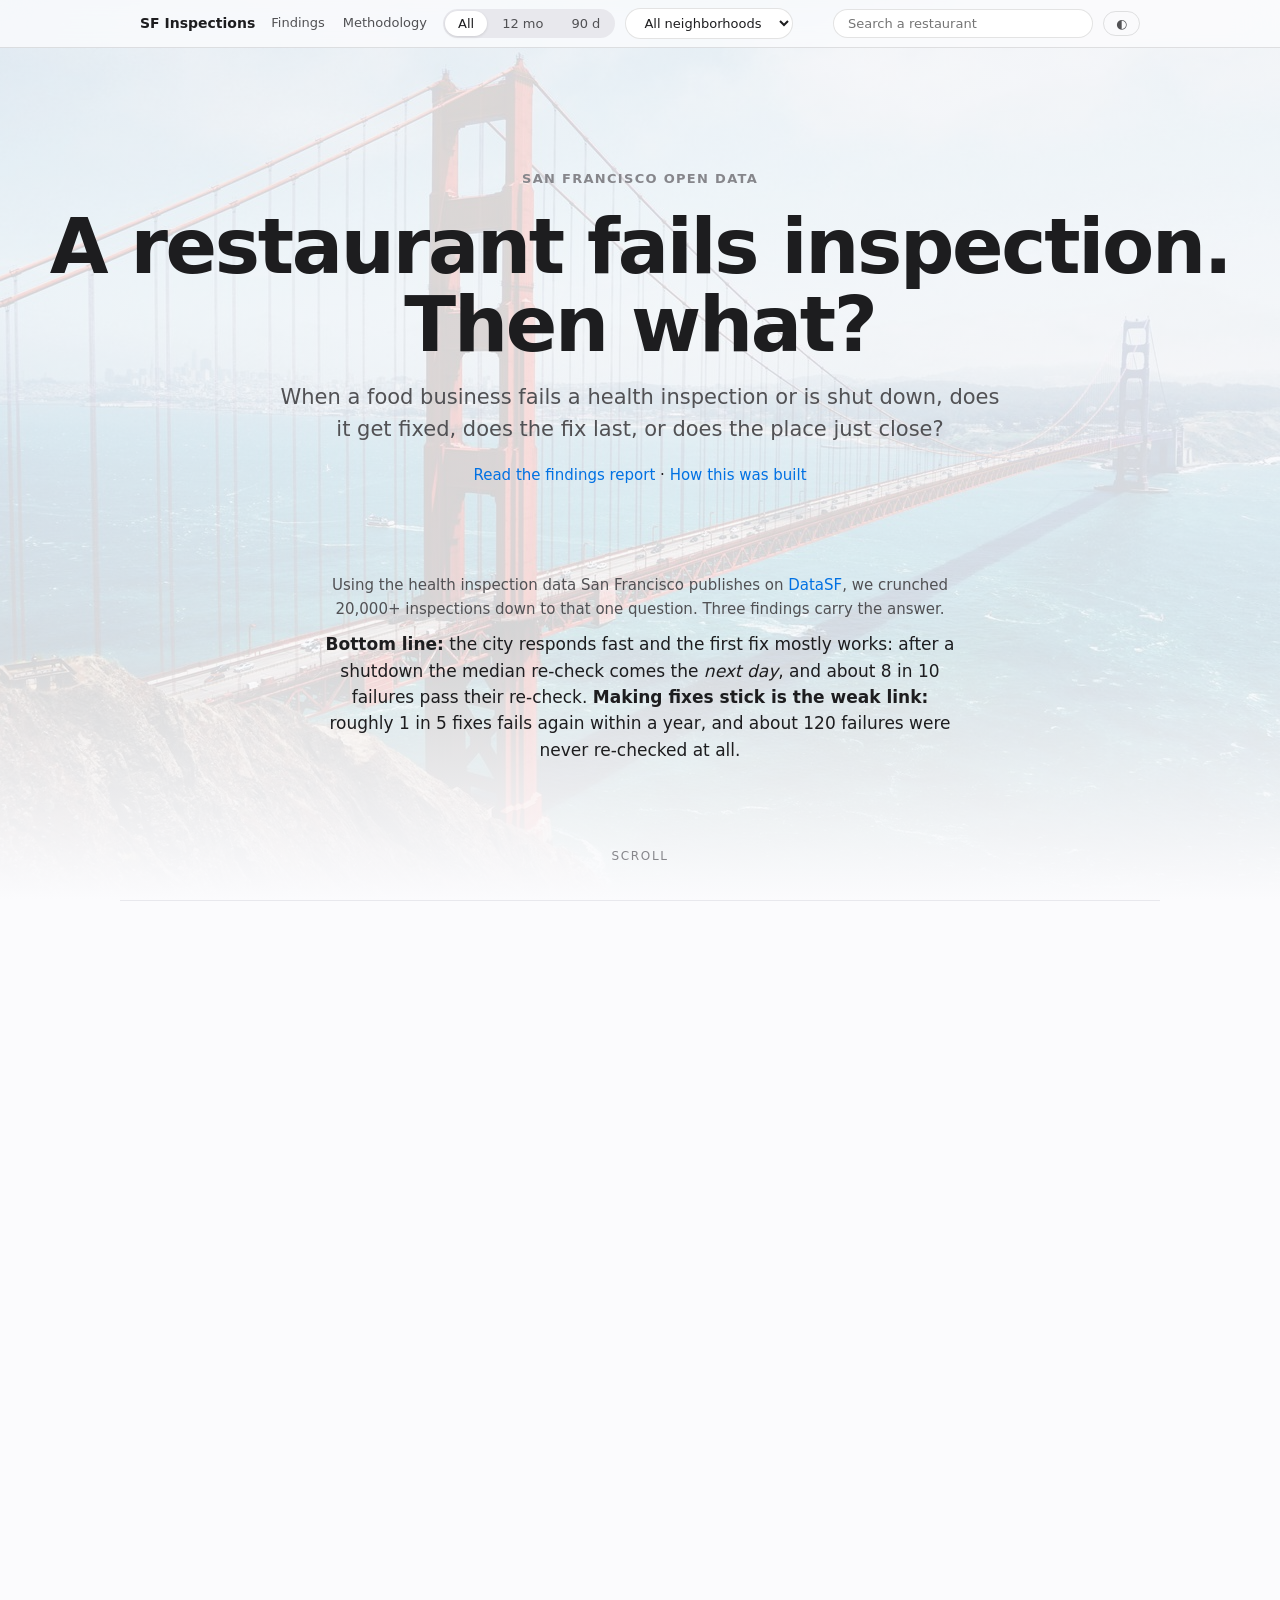
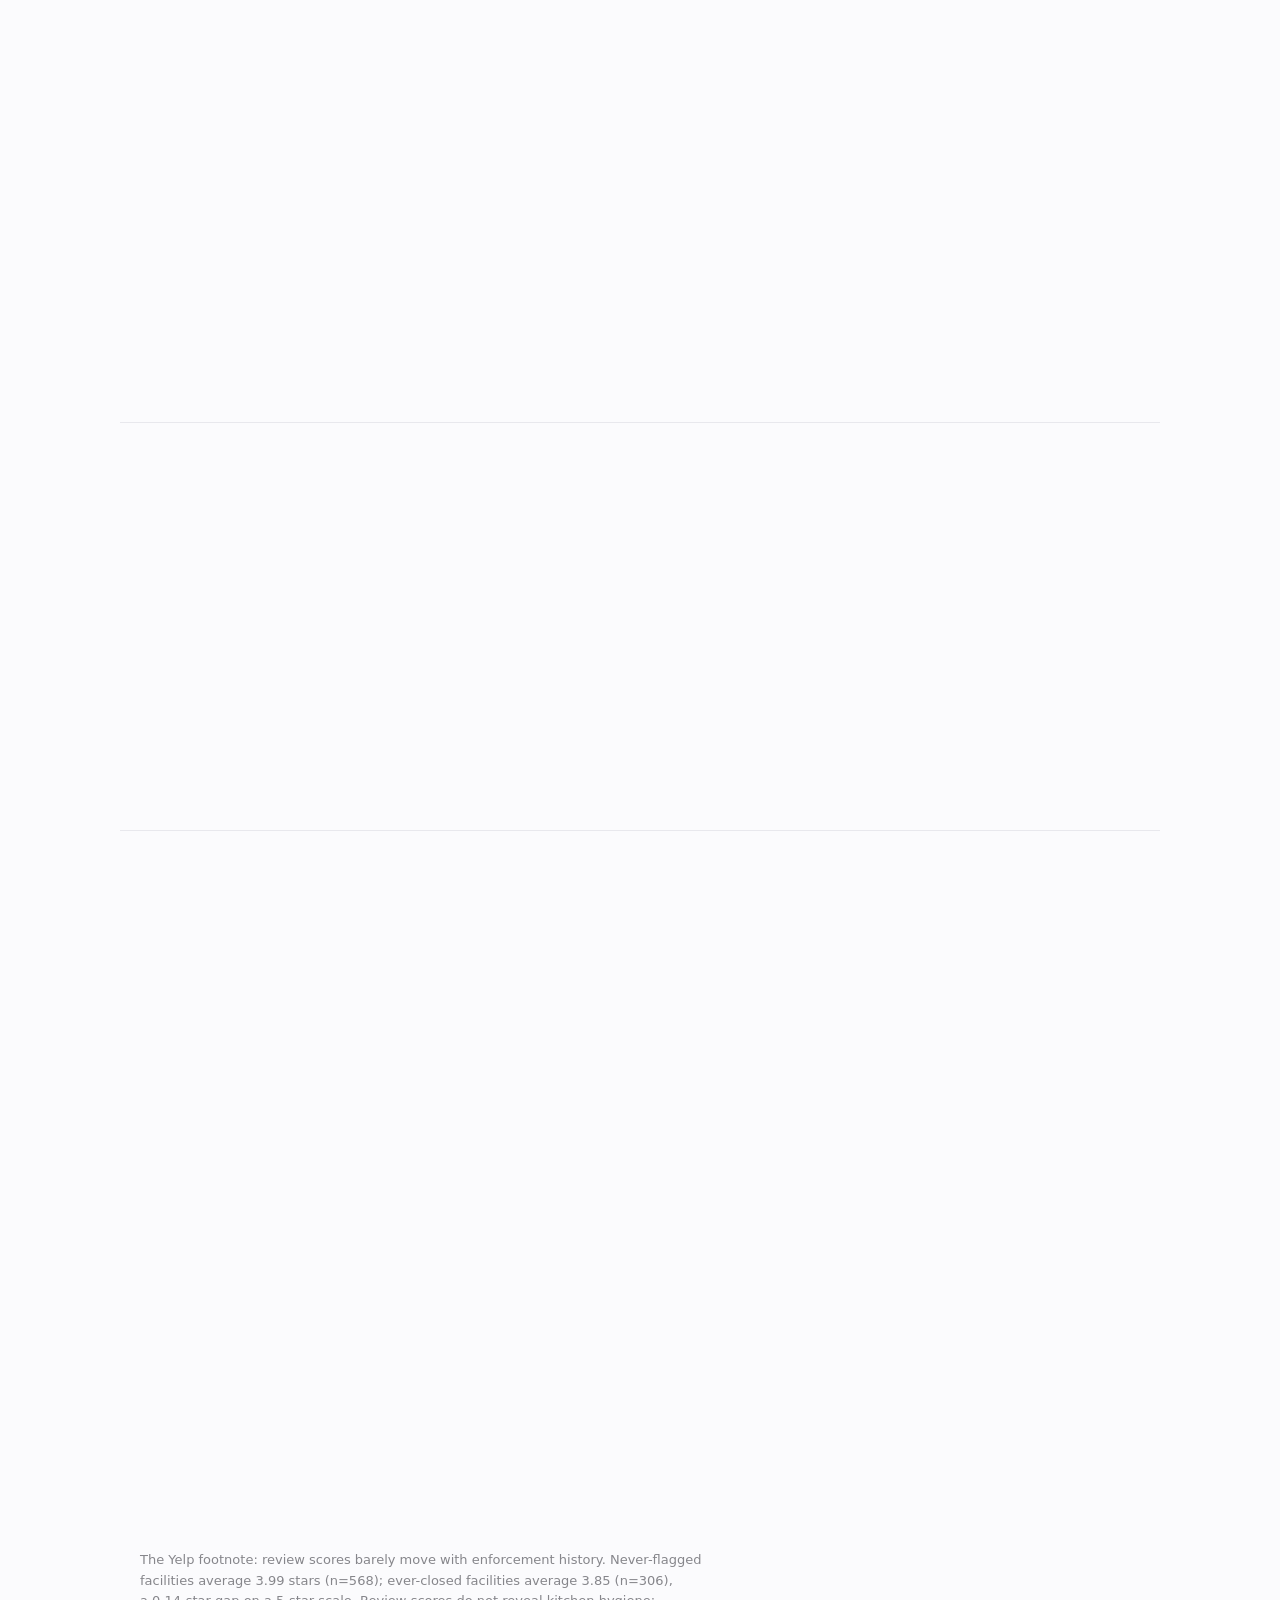
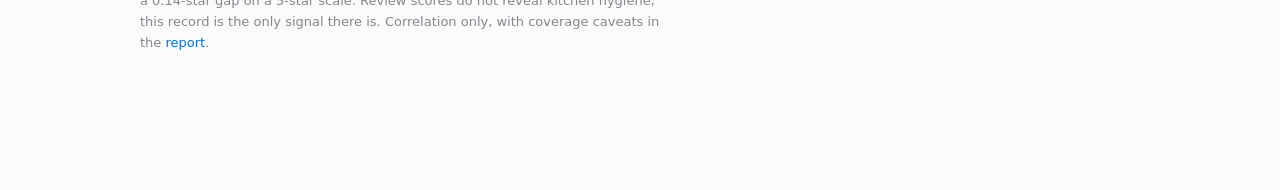
==== site/index.html @ 18231c52 "Hero verdict carries its receipts Bottom line grows from one clause to the full claim with numbers: " ====
<!doctype html>
<html lang="en">
<head>
<meta charset="utf-8">
<meta name="viewport" content="width=device-width, initial-scale=1">
<title>Do Health Inspections Work? San Francisco, 2024-present</title>
<meta name="description" content="San Francisco food facility inspections 2024-present: enforcement response, outcomes, and durability.">
<meta property="og:type" content="website">
<meta property="og:site_name" content="SF Health Inspections">
<meta property="og:title" content="Do San Francisco's health inspections work?">
<meta property="og:description" content="When a food business fails a health inspection, does it get fixed, does the fix last, or does the place just close? 87% of failures re-checked, median 7 days; 1 in 5 fixes fails within a year.">
<meta property="og:url" content="https://sf-inspections.vercel.app/">
<meta property="og:image" content="https://sf-inspections.vercel.app/og.png">
<meta property="og:image:width" content="1200">
<meta property="og:image:height" content="630">
<meta name="twitter:card" content="summary_large_image">
<meta name="twitter:title" content="Do San Francisco's health inspections work?">
<meta name="twitter:description" content="When a food business fails a health inspection, does it get fixed, does the fix last, or does the place just close?">
<meta name="twitter:image" content="https://sf-inspections.vercel.app/og.png">
<link rel="icon" type="image/svg+xml" href="/favicon.svg">
<link rel="stylesheet" href="style.css">
</head>
<body>
<a class="skip" href="#s-record">Skip to content</a>

<header class="topbar">
  <div class="topbar-in">
    <a class="brand" href="#s-hero">SF Inspections</a>
    <nav class="pagenav topbar-pagenav" aria-label="Pages">
      <a href="/report">Findings</a>
      <a href="/methodology">Methodology</a>
    </nav>
    <div class="seg" id="f-period" role="group" aria-label="Period">
      <button type="button" data-value="all" aria-pressed="true">All</button>
      <button type="button" data-value="12m" aria-pressed="false">12 mo</button>
      <button type="button" data-value="90d" aria-pressed="false">90 d</button>
    </div>
    <select id="f-hood" aria-label="Neighborhood"><option value="all" selected>All neighborhoods</option></select>
    <input type="search" id="f-search" placeholder="Search a restaurant" aria-label="Search facilities" autocomplete="off">
    <button id="theme-toggle" class="ghost-btn" aria-label="Toggle color theme">&#9680;</button>
  </div>
</header>

<nav class="dots" id="dots" aria-label="Sections"></nav>

<main>
  <section class="scene hero" id="s-hero" data-nav="Start">
    <p class="kicker">San Francisco open data <span id="window-note"></span></p>
    <h1>A restaurant fails inspection.<br>Then what?</h1>
    <p class="dek">When a food business fails a health inspection or is shut down, does it get fixed, does the fix last, or does the place just close?</p>
    <p class="hero-links"><a href="/report">Read the findings report</a> &middot; <a href="/methodology">How this was built</a></p>
    <div class="kpi-row" id="kpi-row" aria-label="Key figures"></div>
    <div class="hero-glance">
      <p class="hg-lede">Using the health inspection data San Francisco publishes
        on <a href="https://data.sfgov.org">DataSF</a>, we crunched 20,000+
        inspections down to that one question. Three findings carry the answer.</p>
      <p class="hg-verdict"><strong>Bottom line:</strong> the city responds fast
        and the first fix mostly works: after a shutdown the median re-check comes
        the <em>next day</em>, and about 8 in 10 failures pass their re-check.
        <strong>Making fixes stick is the weak link:</strong> roughly 1 in 5 fixes
        fails again within a year, and about 120 failures were never re-checked
        at all.</p>
    </div>
    <p class="scroll-cue" aria-hidden="true">Scroll</p>
  </section>

  <section class="scene" id="s-record" data-nav="The record">
    <div class="scene-head">
      <p class="eyebrow">01 &middot; The record</p>
      <h2>The city never stops checking</h2>
      <p class="lede">Inspection cadence is steady, month after month. Enforcement begins when one of these visits goes wrong: most failures are <span class="w-cp">Conditional Passes</span>; <span class="w-closure">Closure</span> is the rarer, sharper instrument.</p>
      <p class="filter-hint">Every chart on this page re-slices with the time period and neighborhood filters in the top bar.</p>
    </div>
    <div class="placard-row" aria-label="The three placards posted in restaurant windows">
      <figure class="placard-item">
        <div class="placard pass" aria-hidden="true">
          <div class="p-word">Pass</div>
          <div class="p-fields"><span></span><span></span><span></span></div>
        </div>
        <figcaption><strong class="w-pass">Pass</strong>: the routine outcome. Posted at the door until the next visit.</figcaption>
      </figure>
      <figure class="placard-item">
        <div class="placard cp" aria-hidden="true">
          <div class="p-word p-word-long">Conditional Pass</div>
          <div class="p-fields"><span></span><span></span><span></span></div>
        </div>
        <figcaption><strong class="w-cp">Conditional Pass</strong>: high-risk violations found. Stays up until a reinspection clears them.</figcaption>
      </figure>
      <figure class="placard-item">
        <div class="placard closure" aria-hidden="true">
          <div class="p-word">Closed</div>
          <div class="p-fields"><span></span><span></span><span></span></div>
        </div>
        <figcaption><strong class="w-closure">Closed</strong>: an imminent hazard. Doors stay shut until it&rsquo;s fixed.</figcaption>
      </figure>
    </div>
    <figure class="viz" id="card-monthly">
      <figcaption class="viz-cap"><span>Rated inspections per month</span><button class="ghost-btn table-toggle" aria-pressed="false">Table</button></figcaption>
      <div class="legend" id="legend-monthly"></div>
      <div class="chart" id="chart-monthly"></div>
      <p class="tk" id="tk-monthly"></p>
      <div class="table-view" hidden></div>
    </figure>
    <figure class="viz" id="card-failures">
      <figcaption class="viz-cap"><span>Failures per month</span>
        <span class="cap-tools">
          <span class="seg" id="failview" role="group" aria-label="Chart mode">
            <button type="button" data-value="count" aria-pressed="true">Count</button>
            <button type="button" data-value="rate" aria-pressed="false">Rate</button>
          </span>
          <button class="ghost-btn table-toggle" aria-pressed="false">Table</button>
        </span>
      </figcaption>
      <div class="legend" id="legend-failures"></div>
      <div class="chart" id="chart-failures"></div>
      <p class="tk" id="tk-failures"></p>
      <div class="table-view" hidden></div>
    </figure>
    <aside class="factband viz" aria-label="What failures cite">
      <p class="factband-head">What do those failures actually cite? They are pile-ons, not single issues. Share of the 1,126 failures citing each problem:</p>
      <div class="factrow">
        <div class="fact"><span class="fact-num">71%</span><span class="fact-lab">cleaning and sanitizing</span></div>
        <div class="fact"><span class="fact-num">69%</span><span class="fact-lab">vermin</span></div>
        <div class="fact"><span class="fact-num">59%</span><span class="fact-lab">temperature control</span></div>
        <div class="fact"><span class="fact-num">33%</span><span class="fact-lab">food storage</span></div>
      </div>
      <p class="factband-foot">The typical failure spans 4.3 distinct problem categories, and 81% of closures cite
      a vermin infestation. Yet relapse barely varies by category: repeat failure tracks the
      <em>facility</em>, not the violation. Full-record figures, unaffected by the filters above.
      <a href="/report">More in the findings report</a>.</p>
    </aside>
  </section>

  <section class="scene" id="s-funnel" data-nav="After a failure">
    <div class="scene-head">
      <p class="eyebrow">02 &middot; After a failure</p>
      <h2 id="funnel-headline">The system responds fast</h2>
      <p class="lede">Each failure is followed to its next inspection, then the one after. A fix only counts as proven where a later inspection exists; no news means unknown, not fixed.</p>
    </div>
    <p class="pullstat" id="pull-funnel" hidden></p>
    <figure class="viz" id="card-funnel">
      <figcaption class="viz-cap"><span>The enforcement funnel</span><button class="ghost-btn table-toggle" aria-pressed="false">Table</button></figcaption>
      <div class="note howto">
        <p class="howto-t">How to read it</p>
        <p>Every square is one real failure, colored by how its story ended. The left grid
        is every closure, the right every conditional pass, and the colors stack from best
        (top) to worst (bottom):</p>
        <div class="hl">
          <div class="hl-row"><span class="swatch sw-good"></span><span><strong>Fixed, and it stuck.</strong> Passed the re-check, and was still passing at the next inspection after that.</span></div>
          <div class="hl-row"><span class="swatch sw-fade"></span><span><strong>Fixed, awaiting confirmation.</strong> Passed the re-check; no later inspection yet to prove the fix held.</span></div>
          <div class="hl-row"><span class="swatch sw-warn"></span><span><strong>Fixed, then slipped back.</strong> Passed the re-check, but failed again at the inspection after it.</span></div>
          <div class="hl-row"><span class="swatch sw-crit"></span><span><strong>Never fixed.</strong> Failed the re-check itself.</span></div>
          <div class="hl-row"><span class="swatch swatch-hatch"></span><span><strong>Never re-checked.</strong> No follow-up inspection in the record, so the outcome is unknown.</span></div>
        </div>
      </div>
      <div class="chart funnel-pair" id="chart-funnel"></div>
      <p class="tk" id="tk-funnel"></p>
      <div class="table-view" hidden></div>
    </figure>
  </section>

  <section class="scene" id="s-hoods" data-nav="Where it clusters">
    <div class="scene-head">
      <p class="eyebrow">03 &middot; Where it clusters</p>
      <h2>Failure isn&rsquo;t evenly spread</h2>
      <p class="lede">Share of rated inspections ending in <span class="w-cp">Conditional Pass</span> or <span class="w-closure">Closure</span>. Hover the map for numbers; click a neighborhood for its full picture. Neighborhoods with under 100 rated inspections are hatched and quoted only in the table; rates on small samples mislead.</p>
    </div>
    <figure class="viz" id="card-map">
      <figcaption class="viz-cap"><span>SF, mapped and ranked</span></figcaption>
      <div class="map-grid">
        <div id="map-svg"></div>
        <div>
          <p class="map-list-cap">Every rated neighborhood, ranked by failure rate</p>
          <ol class="map-list" id="map-list" aria-label="Neighborhoods ranked by failure rate"></ol>
        </div>
      </div>
      <p class="tk" id="tk-map"></p>
    </figure>
    <figure class="viz" id="card-hoods">
      <figcaption class="viz-cap"><span>Failure rate by neighborhood</span><button class="ghost-btn table-toggle" aria-pressed="false">Table</button></figcaption>
      <div class="chart" id="chart-hoods"></div>
      <p class="tk" id="tk-hoods"></p>
      <div class="table-view" hidden></div>
    </figure>
  </section>

  <section class="scene" id="s-lookup" data-nav="Look it up">
    <div class="scene-head">
      <p class="eyebrow">04 &middot; Receipts</p>
      <h2>Look up any spot</h2>
      <p class="lede">Search any facility by name or address, or browse the list below. The neighborhood filter up top narrows both.</p>
    </div>
    <div class="viz" id="card-lookup">
      <input type="search" id="f-search-scene" class="lookup-search" placeholder="Search a facility by name or address" aria-label="Search facilities" autocomplete="off">
      <div id="facility-detail" class="facility-detail" hidden></div>
      <p class="browse-head muted" id="browse-head"></p>
      <div id="search-results" class="search-results" role="listbox"></div>
    </div>
  </section>

  <section class="scene foot-scene" id="caveats" data-nav="Fine print">
    <div class="scene-head">
      <p class="eyebrow">Before you quote these numbers</p>
      <h2>The fine print</h2>
    </div>
    <details class="collap caveats-collap" open>
      <summary>Caveats</summary>
      <ul class="caveat-list">
        <li>Each inspection counts once: when the city republishes a corrected record, only the latest version is analyzed. Farmers-market master permits (one permit covering many stalls) are excluded from per-facility histories.</li>
        <li>Inspection <em>types</em> are backfilled by DPH with roughly a year&rsquo;s lag, so recent &ldquo;Reinspection&rdquo; labels are incomplete. The funnel uses ratings, which do not lag.</li>
        <li>A failure with no later inspection is an unknown outcome, not a resolved one: registry cross-checks show at least 13 of 150 such facilities closed for good.</li>
        <li>Facilities that have been through enforcement fail their next check at roughly 3&times; the base rate; the data cannot say whether that is enforcement failing or enforcement simply concentrating on trouble-prone facilities.</li>
      </ul>
    </details>
    <details class="collap glossary" id="glossary">
      <summary>Glossary</summary>
      <dl>
        <dt><span class="w-pass">Pass</span></dt>
        <dd>The facility can operate normally. This does <em>not</em> mean zero violations: a facility can pass with several minor ones. The rating depends on how <em>serious</em> the violations are and whether they were corrected, not on a count.</dd>
        <dt><span class="w-cp">Conditional Pass</span></dt>
        <dd>The inspector found serious violations. The facility may keep operating, but under orders to fix the problems, and an inspector comes back to check. Think of it as &ldquo;on notice&rdquo;.</dd>
        <dt><span class="w-closure">Closure</span></dt>
        <dd>The inspector found an immediate health hazard (for example a vermin infestation or no hot water). The facility&rsquo;s permit is suspended and it must shut its doors until the problem is fixed and verified.</dd>
        <dt>Violations count</dt>
        <dd>How many individual problems the inspector recorded on that visit, from minor to major. Severity matters more than the number.</dd>
        <dt>Failure</dt>
        <dd>Our word for an inspection that ended in Conditional Pass or Closure: the visits where enforcement kicked in.</dd>
        <dt>Re-rated</dt>
        <dd>After a failure, the next inspection that assigned a new grade. This is how we know whether the facility responded.</dd>
        <dt>Held at next check</dt>
        <dd>At the <em>next</em> rated inspection after the fix, often months later, the facility was still passing. Our measure of whether the fix lasted.</dd>
        <dt>n=</dt>
        <dd>The number of cases behind a statistic. Every rate on this site shows its n; groups too small to trust show their count instead of a rate.</dd>
      </dl>
    </details>
    <p class="muted yelp-foot">The Yelp footnote: review scores barely move with enforcement history. Never-flagged
    facilities average 3.99 stars (n=568); ever-closed facilities average 3.85 (n=306), a 0.14-star
    gap on a 5-star scale. Review scores do not reveal kitchen hygiene; this record is the only
    signal there is. Correlation only, with coverage caveats in the <a href="/report">report</a>.</p>
    <p class="muted stampline"><a href="/report">Read the findings report</a> &middot; <a href="/methodology">How this was built</a> &middot; <span id="stamp"></span></p>
  </section>
</main>

<div id="tooltip" class="tooltip" hidden></div>
<script src="hoods_geo.js"></script>
<script src="app.js"></script>
</body>
</html>
---- site/style.css ----
/* v3 — scrollytelling, cool & minimal. System type (SF on Apple hardware).
   Status hues colorblind-safe; green/amber/red mean Pass / Conditional Pass /
   Closure only, never decoration. */
:root {
  color-scheme: light;
  --page:#fbfbfd; --surface-1:#ffffff;
  --text-primary:#1d1d1f; --text-secondary:#515154; --muted:#86868b;
  --grid:#e8e8ed; --baseline:#d2d2d7; --border:rgba(29,29,31,0.12);
  --series-1:#0071e3;
  --status-warning:#dd9500; --status-critical:#c53a1a; --status-good:#00795a;
  --ord-1:#b8d8f5; --ord-2:#6cabe8; --ord-3:#0071e3; --ord-4:#00448c;
  --map-1:#b8d8f5; --map-2:#6cabe8; --map-3:#dd9500; --map-4:#c53a1a;
  --map-nodata-bg:#ececf1; --map-nodata-line:#c2c2ca;
  --hero-veil: rgba(251,251,253,0.82);
  --sans: system-ui, -apple-system, "Segoe UI", sans-serif;
}
:root[data-theme="dark"], :root[data-theme="auto-dark"] {
  color-scheme: dark;
  --page:#000000; --surface-1:#161617;
  --text-primary:#f5f5f7; --text-secondary:#b8b8bd; --muted:#86868b;
  --grid:#26262a; --baseline:#424245; --border:rgba(245,245,247,0.16);
  --series-1:#2997ff;
  --status-warning:#ecb54a; --status-critical:#f07a55; --status-good:#2fbb8c;
  --ord-1:#1d3b5c; --ord-2:#1a63a8; --ord-3:#2997ff; --ord-4:#8ecbff;
  --map-1:#1d3b5c; --map-2:#5c96d6; --map-3:#ecb54a; --map-4:#f07a55;
  --map-nodata-bg:#202024; --map-nodata-line:#55555c;
  --hero-veil: rgba(0,0,0,0.66);
}
:root[data-theme="dark"] .chip.pass, :root[data-theme="auto-dark"] .chip.pass,
:root[data-theme="dark"] .chip.closure, :root[data-theme="auto-dark"] .chip.closure { color: #000; }

* { box-sizing: border-box; }
html { scroll-behavior: smooth; }
body { margin: 0; background: var(--page); color: var(--text-primary); font: 16px/1.6 var(--sans); text-rendering: optimizeLegibility; }
a { color: var(--series-1); text-decoration: none; }
a:hover { text-decoration: underline; text-underline-offset: 2px; }
.muted { color: var(--muted); }

.skip { position: absolute; left: -9999px; top: 0; z-index: 40; background: var(--text-primary); color: var(--page); padding: 8px 14px; font-size: 13px; }
.skip:focus { left: 8px; top: 8px; }

/* ---- top bar: brand · filters · search · theme ---- */
.topbar {
  position: fixed; inset: 0 0 auto 0; z-index: 20;
  background: color-mix(in srgb, var(--page) 78%, transparent);
  backdrop-filter: saturate(1.6) blur(18px); -webkit-backdrop-filter: saturate(1.6) blur(18px);
  border-bottom: 1px solid var(--border);
}
.topbar-in { max-width: 1040px; margin: 0 auto; padding: 8px 20px; display: flex; align-items: center; gap: 10px; }
.brand { font-weight: 600; font-size: 14px; color: var(--text-primary); white-space: nowrap; margin-right: 6px; }
.topbar-in input[type="search"] { flex: 1 1 120px; max-width: 260px; margin-left: auto; min-width: 0; }

select, input[type="search"] {
  background: var(--surface-1); color: var(--text-primary);
  border: 1px solid var(--border); border-radius: 999px; padding: 6px 14px;
  font-family: var(--sans); font-size: 13px;
}
input[type="search"]:focus, select:focus { outline: 2px solid var(--series-1); outline-offset: 1px; }

.seg { display: inline-flex; background: var(--grid); border-radius: 999px; padding: 2px; gap: 2px; }
.seg button {
  font-family: var(--sans); font-size: 13px; font-weight: 500; padding: 5px 13px;
  background: none; border: 0; border-radius: 999px; color: var(--text-secondary); cursor: pointer;
}
.seg button[aria-pressed="true"] { background: var(--surface-1); color: var(--text-primary); box-shadow: 0 1px 3px rgba(0,0,0,0.12); }

.ghost-btn {
  background: none; border: 1px solid var(--border); border-radius: 999px;
  color: var(--text-secondary); font-family: var(--sans); font-size: 12.5px;
  padding: 4px 12px; cursor: pointer; white-space: nowrap;
}
.ghost-btn:hover { background: var(--grid); }
.ghost-btn[aria-pressed="true"] { background: var(--text-primary); color: var(--page); border-color: var(--text-primary); }

/* ---- dot nav ---- */
.dots { position: fixed; right: 14px; top: 50%; transform: translateY(-50%); z-index: 15; display: flex; flex-direction: column; gap: 10px; }
.dots a { width: 8px; height: 8px; border-radius: 50%; background: var(--baseline); display: block; transition: background 0.25s, transform 0.25s; }
.dots a.on { background: var(--text-primary); transform: scale(1.4); }
.dots a:hover { background: var(--muted); text-decoration: none; }

/* ---- scenes ---- */
/* scenes size to their content; only the hero commands the full screen,
   so short scenes stop leaving voids of empty page between sections */
.scene {
  display: flex; flex-direction: column;
  max-width: 1040px; margin: 0 auto; padding: 96px 20px 64px;
}
/* a rule between parts reads as a deliberate page break, not a void */
main .scene + .scene { border-top: 1px solid var(--grid); }
.hero { min-height: 100svh; justify-content: center; }
.scene-head { max-width: 640px; margin-bottom: 36px; }
.eyebrow { font-size: 17px; font-weight: 700; letter-spacing: 0.12em; text-transform: uppercase; color: var(--series-1); margin: 0 0 12px; }
h2 { font-size: clamp(30px, 4.5vw, 46px); font-weight: 700; letter-spacing: -0.02em; line-height: 1.06; margin: 0 0 14px; text-wrap: balance; }
.lede { font-size: 17px; line-height: 1.6; color: var(--text-secondary); margin: 0; text-wrap: pretty; }
.filter-hint { font-size: 14px; color: var(--muted); margin: 12px 0 0; }
.filter-hint::before { content: "\2699\FE0E"; margin-right: 7px; color: var(--series-1); }
.w-cp { color: color-mix(in srgb, var(--status-warning) 72%, var(--text-primary)); font-weight: 600; }
.w-closure { color: var(--status-critical); font-weight: 600; }
.w-pass { color: var(--status-good); font-weight: 600; }

/* reveal */
.scene-head, .viz, .kpi-row, .caveat-list, .stampline, .placard-row, .foot-scene details.collap {
  opacity: 0; transform: translateY(26px);
  transition: opacity 0.7s cubic-bezier(0.2,0.6,0.2,1), transform 0.7s cubic-bezier(0.2,0.6,0.2,1);
}
.scene.in .scene-head, .scene.in .viz, .scene.in .kpi-row, .scene.in .caveat-list, .scene.in .stampline, .scene.in .placard-row, .scene.in details.collap { opacity: 1; transform: none; }
.scene.in .viz { transition-delay: 0.12s; }
.scene.in .viz + .viz { transition-delay: 0.24s; }
.scene.in .placard-row .placard-item { opacity: 1; transform: none; }
.placard-row .placard-item { opacity: 0; transform: translateY(18px); transition: opacity 0.6s cubic-bezier(0.2,0.6,0.2,1), transform 0.6s cubic-bezier(0.2,0.6,0.2,1); }
.scene.in .placard-row .placard-item:nth-child(2) { transition-delay: 0.1s; }
.scene.in .placard-row .placard-item:nth-child(3) { transition-delay: 0.2s; }
/* bars grow when scene is in */
svg .grow { transform: scaleY(0); transform-origin: bottom; transform-box: fill-box; transition: transform 0.8s cubic-bezier(0.2,0.6,0.2,1); transition-delay: calc(var(--i, 0) * 14ms); }
svg .grow-x { transform: scaleX(0); transform-origin: left; transform-box: fill-box; transition: transform 0.8s cubic-bezier(0.2,0.6,0.2,1); transition-delay: calc(var(--i, 0) * 40ms); }
.scene.in svg .grow { transform: scaleY(1); }
.scene.in svg .grow-x { transform: scaleX(1); }
svg .fadein { opacity: 0; transition: opacity 0.6s ease 0.55s; }
.scene.in svg .fadein { opacity: 1; }
@media (prefers-reduced-motion: reduce) {
  html { scroll-behavior: auto; }
  .scene-head, .viz, .kpi-row, .caveat-list, .stampline, .placard-row, .placard-row .placard-item, .foot-scene details.collap, svg .grow, svg .grow-x, svg .fadein { transition: none; opacity: 1; transform: none; }
}

/* ---- window placards ---- */
.placard-row { display: grid; grid-template-columns: repeat(3, minmax(0, 1fr)); gap: 28px; max-width: 880px; margin: 0 0 44px; }
.placard-item { margin: 0; }
.placard-item figcaption { font-size: 13px; line-height: 1.5; color: var(--text-secondary); margin-top: 12px; text-wrap: pretty; }
.placard {
  position: relative; aspect-ratio: 17 / 13; border-radius: 5px;
  padding: 9% 8%; display: flex; flex-direction: column; align-items: center; text-align: center;
  color: #fff; box-shadow: 0 1px 2px rgba(0,0,0,0.12), 0 12px 28px -14px rgba(0,0,0,0.35);
  container-type: inline-size;
}
.placard::after { content: ""; position: absolute; inset: 4.5%; border: 1.5px solid currentColor; opacity: 0.6; border-radius: 3px; pointer-events: none; }
.placard.pass { background: var(--status-good); }
.placard.cp { background: var(--status-warning); color: #241a00; }
.placard.closure { background: var(--status-critical); }
.p-word { flex: 1; display: flex; align-items: center; justify-content: center; font-size: 22cqw; font-weight: 800; letter-spacing: 0.01em; text-transform: uppercase; line-height: 0.95; }
.p-word-long { font-size: 12.5cqw; }
/* blank signature lines at the placard foot (labels intentionally omitted) */
.p-fields { width: 82%; display: flex; flex-direction: column; gap: 13%; margin-bottom: 6%; }
.p-fields span { display: block; border-bottom: 1px solid currentColor; opacity: 0.55; padding-top: 8cqw; }
.placard.mini .p-fields { display: none; }
/* the base placard pads in %, which resolves against the PARENT's width;
   inside the wide facility panel that padding swallows the whole 92px card
   and collapses the content box (and cqw fonts) to zero, so the mini uses
   absolute padding and px type instead */
.placard.mini { float: right; width: 92px; margin: 4px 0 10px 16px; padding: 10px 8px; }
.placard.mini .p-word { align-items: center; font-size: 19px; }
.placard.mini .p-word.p-word-long { font-size: 11px; }
.placard.mini .p-date { font-size: 9px; letter-spacing: 0.06em; }
.p-date { font-size: 6cqw; font-weight: 600; letter-spacing: 0.08em; text-transform: uppercase; opacity: 0.85; margin-bottom: 4%; }
@media (max-width: 720px) {
  .placard-row { gap: 12px; }
  .placard-item figcaption { font-size: 12px; margin-top: 8px; }
}

/* ---- hero ---- */
.hero {
  text-align: center; align-items: center; position: relative;
  /* full-bleed SF photo under a theme veil, fading into the page at the bottom */
  max-width: none;
  background-image:
    linear-gradient(to bottom, var(--hero-veil), var(--hero-veil) 72%, var(--page)),
    url("photos/default-all-neighborhood.jpg");
  background-size: cover; background-position: center;
}
.kicker { font-size: 13px; font-weight: 600; letter-spacing: 0.1em; text-transform: uppercase; color: var(--muted); margin: 0 0 18px; }
h1 { font-size: clamp(40px, 7.5vw, 76px); font-weight: 700; letter-spacing: -0.03em; line-height: 1.03; margin: 0 0 18px; text-wrap: balance; }
.dek { font-size: clamp(17px, 2.2vw, 21px); line-height: 1.5; color: var(--text-secondary); margin: 0 auto 18px; max-width: 54ch; text-wrap: pretty; }
.hero-links { font-size: 15px; margin: 0 0 44px; }
.hero-glance { max-width: 62ch; margin: 42px auto 0; }
.hg-lede { font-size: 15px; line-height: 1.6; color: var(--text-secondary); margin: 0 0 10px; text-wrap: pretty; }
.hg-verdict { font-size: 17px; line-height: 1.55; margin: 0; text-wrap: pretty; }
.scroll-cue { position: absolute; bottom: 22px; left: 50%; transform: translateX(-50%); font-size: 12px; letter-spacing: 0.14em; text-transform: uppercase; color: var(--muted); animation: cue 2.2s ease-in-out infinite; }
@keyframes cue { 0%,100% { transform: translate(-50%, 0); opacity: 0.55; } 50% { transform: translate(-50%, 6px); opacity: 1; } }
@media (prefers-reduced-motion: reduce) { .scroll-cue { animation: none; } }

.kpi-row { display: flex; flex-wrap: wrap; justify-content: center; gap: 12px 48px; }
.tile { text-align: center; min-width: 120px; }
.tile .value { font-size: clamp(30px, 4vw, 44px); font-weight: 700; letter-spacing: -0.02em; line-height: 1.15; font-variant-numeric: tabular-nums; }
.tile .label { font-size: 12px; font-weight: 600; letter-spacing: 0.08em; text-transform: uppercase; color: var(--muted); }
.tile .hint { font-size: 11.5px; color: var(--muted); max-width: 20ch; margin: 2px auto 0; text-wrap: pretty; }

/* ---- viz blocks ---- */
.viz { margin: 0 0 34px; min-width: 0; }
.viz:last-child { margin-bottom: 0; }
.viz-cap { display: flex; justify-content: space-between; align-items: baseline; gap: 12px; margin-bottom: 10px; font-size: 14px; font-weight: 600; color: var(--text-secondary); }
.chart { width: 100%; overflow: visible; }
.chart svg { display: block; }
.funnel-pair { display: grid; grid-template-columns: 1fr 1fr; gap: 40px; }
@media (max-width: 760px) { .funnel-pair { grid-template-columns: 1fr; gap: 20px; } }

.cap-tools { display: inline-flex; align-items: center; gap: 10px; }

/* chart note under the caption */
.note { font-size: 14.5px; line-height: 1.55; color: var(--text-secondary); max-width: 68ch; margin: 0 0 14px; text-wrap: pretty; }

/* chapter pull-stat: number left, explanation right */
.pullstat { margin: 0 0 26px; line-height: 1.3; display: flex; align-items: center; gap: 28px; flex-wrap: wrap; }
.pullstat .big { display: block; font-size: clamp(44px, 6vw, 60px); font-weight: 700; line-height: 1; letter-spacing: -0.02em; color: var(--series-1); font-variant-numeric: tabular-nums; }
.pull-text { flex: 1 1 300px; min-width: 260px; max-width: 60ch; }
.pull-text .rest { display: block; font-size: 17px; color: var(--text-primary); }
.pull-plain { display: block; margin-top: 8px; font-size: 14px; line-height: 1.5; color: var(--text-secondary); }

/* how-to-read walkthrough for the waffle */
.howto { max-width: 72ch; }
.howto-t { font-size: 12px; font-weight: 700; letter-spacing: 0.08em; text-transform: uppercase; color: var(--muted); margin: 0 0 6px; }
.howto p { margin: 0 0 10px; }
.hl { display: flex; flex-direction: column; gap: 6px; margin: 0 0 4px; }
.hl-row { display: flex; align-items: baseline; gap: 8px; }
.hl-row .swatch { width: 11px; height: 11px; border-radius: 3.5px; display: inline-block; flex: none; transform: translateY(1px); }
.hl-row strong { color: var(--text-primary); }
.sw-good { background: var(--status-good); }
.sw-fade { background: color-mix(in srgb, var(--status-good) 55%, var(--page)); }
.sw-warn { background: var(--status-warning); }
.sw-crit { background: var(--status-critical); }

/* waffle funnel */
.waffle-title { font-size: 13px; margin: 0 0 8px; color: var(--text-secondary); font-weight: 600; }
.waffle-legend { display: flex; flex-wrap: wrap; gap: 6px 16px; margin-top: 10px; font-size: 13.5px; color: var(--text-secondary); }
.waffle-legend .key { display: inline-flex; align-items: center; gap: 6px; }
.waffle-legend .swatch { width: 11px; height: 11px; border-radius: 3.5px; display: inline-block; }
.swatch-hatch {
  background: repeating-linear-gradient(45deg, var(--map-nodata-bg),
    var(--map-nodata-bg) 2px, var(--map-nodata-line) 2px, var(--map-nodata-line) 3px);
}

.yelp-foot { font-size: 13px; line-height: 1.6; max-width: 68ch; margin: 22px 0 14px; text-wrap: pretty; }

/* static full-record fact band (scene 02 tail) */
.factband { margin-top: 34px; border-top: 1px solid var(--grid); padding-top: 28px; }
.factband-head { font-size: 17px; line-height: 1.6; color: var(--text-secondary); margin: 0 0 22px; text-wrap: pretty; }
.factrow { display: grid; grid-template-columns: repeat(4, minmax(0, 1fr)); gap: 20px; margin: 0 0 22px; }
.fact-num { display: block; font-size: clamp(38px, 4.5vw, 52px); font-weight: 700; letter-spacing: -0.01em; font-variant-numeric: tabular-nums; }
.fact-lab { display: block; font-size: 14.5px; color: var(--muted); line-height: 1.4; margin-top: 2px; }
.factband-foot { font-size: 15px; line-height: 1.6; color: var(--text-secondary); margin: 0; max-width: 80ch; text-wrap: pretty; }
@media (max-width: 720px) { .factrow { grid-template-columns: repeat(2, minmax(0, 1fr)); } }

/* in-scene lookup: search bar + browse list */
.lookup-search { width: 100%; max-width: 440px; padding: 10px 18px; font-size: 15px; margin-bottom: 16px; }
.browse-head { font-size: 13px; margin: 4px 0 10px; }

/* clickable violation details in facility history */
.viol-toggle {
  border: 0; background: none; padding: 0; cursor: pointer;
  font-family: var(--sans); font-size: 14px; color: var(--series-1);
  text-decoration: underline dotted; text-underline-offset: 3px;
}
.viol-toggle:hover { color: var(--text-primary); }
.viol-list {
  list-style: disc; margin: 2px 0 10px; padding: 0 0 0 110px;
  font-size: 13.5px; line-height: 1.55; color: var(--text-secondary);
}
/* specificity must beat .facility-detail .visits li, which flexes rows */
.facility-detail .visits .viol-list li,
.viol-list li { display: list-item; margin: 4px 0 4px 16px; padding: 0; border-bottom: none; }

.legend { display: flex; gap: 16px; font-size: 13px; color: var(--text-secondary); margin-bottom: 6px; }
.legend .key { display: inline-flex; align-items: center; gap: 6px; }
.legend .swatch { width: 11px; height: 11px; border-radius: 3.5px; display: inline-block; }

/* ---- table twins ---- */
.table-view { overflow-x: auto; margin-top: 10px; }
.table-view table { border-collapse: collapse; width: 100%; font-size: 13px; }
.table-view th, .table-view td { text-align: right; padding: 6px 10px; border-bottom: 1px solid var(--grid); font-variant-numeric: tabular-nums; }
.table-view th:first-child, .table-view td:first-child { text-align: left; }
.table-view th { color: var(--muted); font-weight: 600; font-size: 11px; letter-spacing: 0.08em; text-transform: uppercase; }

/* ---- tooltip ---- */
.tooltip {
  position: fixed; pointer-events: none; z-index: 30;
  background: color-mix(in srgb, var(--surface-1) 92%, transparent);
  backdrop-filter: blur(10px); -webkit-backdrop-filter: blur(10px);
  border: 1px solid var(--border); border-radius: 12px; padding: 8px 12px;
  font-size: 13px; box-shadow: 0 8px 30px rgba(0,0,0,0.18); max-width: 280px;
}
.tooltip .t-head { color: var(--text-secondary); font-weight: 600; margin-bottom: 3px; }
.tooltip .t-row { display: flex; align-items: center; gap: 6px; }
.tooltip .t-key { width: 10px; height: 3px; border-radius: 2px; }
.tooltip .t-val { font-weight: 700; font-variant-numeric: tabular-nums; }
.tooltip .t-name { color: var(--text-secondary); }

/* ---- lookup ---- */
.search-results { display: flex; flex-direction: column; max-height: 320px; overflow-y: auto; }
.search-results button {
  text-align: left; background: none; border: 0; border-bottom: 1px solid var(--grid);
  padding: 11px 8px; font-family: var(--sans); font-size: 15px; font-weight: 500;
  color: var(--text-primary); cursor: pointer;
  display: flex; justify-content: space-between; gap: 12px; align-items: baseline;
}
.search-results button:hover { background: var(--grid); border-radius: 10px; }
.search-results .addr { color: var(--muted); font-size: 13px; font-weight: 400; text-align: right; }
.search-empty { color: var(--muted); font-size: 14px; padding: 10px 0; }

.facility-detail { margin-top: 18px; font-size: 14px; }
.facility-detail h3 { margin: 8px 0 2px; font-size: 20px; font-weight: 700; letter-spacing: -0.01em; }
.facility-detail .visits { list-style: none; margin: 14px 0 0; padding: 0; }
.facility-detail .visits li { display: flex; gap: 14px; align-items: baseline; padding: 8px 0; border-bottom: 1px solid var(--grid); font-variant-numeric: tabular-nums; }
.chip { font-size: 12px; font-weight: 600; border-radius: 999px; padding: 2px 10px; color: #fff; white-space: nowrap; }
.chip.pass { background: var(--status-good); }
.chip.cp { background: var(--status-warning); color: #1d1d1f; }
.chip.closure { background: var(--status-critical); }
.chip.unrated { background: var(--baseline); color: var(--text-primary); }

/* ---- map: SF, mapped and ranked ---- */
.map-grid { display: grid; grid-template-columns: 1.4fr 1fr; gap: 28px; align-items: start; }
.map-list-cap { font-size: 12px; font-weight: 600; letter-spacing: 0.08em; text-transform: uppercase; color: var(--muted); margin: 0 0 8px; }
.map-list { list-style: none; margin: 0; padding: 0; font-size: 14px; max-height: 520px; overflow-y: auto; scrollbar-width: thin; }
.map-list li { display: flex; align-items: baseline; gap: 10px; padding: 6px 8px; border-radius: 8px; cursor: pointer; }
.map-list li:hover, .map-list li:focus-visible { background: var(--grid); }
.map-list li.active .map-name { font-weight: 700; }
.map-rank { color: var(--muted); font-size: 11.5px; min-width: 18px; font-variant-numeric: tabular-nums; }
.map-name { flex: 1; }
.map-val { font-variant-numeric: tabular-nums; font-weight: 600; }
.map-hood { cursor: pointer; outline: none; }
.map-hood:hover, .map-hood:focus-visible { stroke: var(--text-primary); stroke-width: 2; }
.map-marker { cursor: pointer; outline: none; }
.map-legend { display: flex; align-items: center; gap: 10px; font-size: 12px; color: var(--muted); margin-top: 10px; }
.map-legend-bar { flex: 0 0 120px; height: 8px; border-radius: 4px; background: linear-gradient(to right, var(--map-1) 0 25%, var(--map-2) 25% 50%, var(--map-3) 50% 75%, var(--map-4) 75% 100%); }
#map-pop { position: fixed; z-index: 35; width: 280px; background: color-mix(in srgb, var(--surface-1) 94%, transparent); backdrop-filter: blur(14px); -webkit-backdrop-filter: blur(14px); border: 1px solid var(--border); border-radius: 14px; padding: 16px; box-shadow: 0 12px 40px rgba(0,0,0,0.25); font-size: 13.5px; }
#map-pop h3 { margin: 0 22px 2px 0; font-size: 17px; font-weight: 700; letter-spacing: -0.01em; }
.map-pop-sub { font-size: 12px; color: var(--muted); margin: 0 0 10px; }
#map-pop dl { display: grid; grid-template-columns: 1fr auto; gap: 5px 14px; margin: 0 0 12px; }
#map-pop dt { color: var(--text-secondary); }
#map-pop dd { margin: 0; font-variant-numeric: tabular-nums; font-weight: 600; text-align: right; }
.map-pop-close { position: absolute; top: 8px; right: 8px; background: none; border: 0; color: var(--muted); font-size: 18px; cursor: pointer; line-height: 1; padding: 4px 8px; }
.map-pop-btn { width: 100%; }
@media (max-width: 760px) { .map-grid { grid-template-columns: 1fr; gap: 16px; } .map-list { max-height: 260px; } }

/* ---- subpages: report + methodology ---- */
.pagenav { display: flex; gap: 18px; font-size: 13px; }
.pagenav a { color: var(--text-secondary); }
.pagenav a[aria-current="page"] { color: var(--text-primary); font-weight: 600; }
.topbar-pagenav { margin-right: 6px; }
@media (max-width: 900px) { .topbar-pagenav { display: none; } }
.subpage { max-width: 680px; margin: 0 auto; padding: 140px 20px 90px; }
.subpage .page-head { margin-bottom: 40px; }
.subpage h1 { font-size: clamp(34px, 5.5vw, 56px); font-weight: 700; letter-spacing: -0.025em; line-height: 1.05; margin: 0 0 16px; text-wrap: balance; }
.subpage .dek { margin: 0 0 14px; font-size: 19px; max-width: none; }
.prose p, .prose li { font-size: 16.5px; line-height: 1.65; color: var(--text-secondary); text-wrap: pretty; }
.prose h2 { font-size: clamp(24px, 3vw, 30px); margin: 58px 0 14px; }
.prose h3 { font-size: 17px; font-weight: 650; margin: 28px 0 8px; }
.prose strong { color: var(--text-primary); font-weight: 650; }
.prose em { color: var(--text-primary); }
.prose ul { padding-left: 22px; margin: 0 0 16px; }
.prose li { margin-bottom: 8px; }
.prose .aside { font-size: 14px; line-height: 1.6; color: var(--muted); border-left: 2px solid var(--baseline); padding-left: 16px; margin: 18px 0; }
.statrow { display: grid; grid-template-columns: repeat(3, 1fr); gap: 20px; margin: 34px 0 10px; }
.statrow .tile { text-align: left; min-width: 0; }
.statrow .tile .hint { margin: 2px 0 0; max-width: none; }
table.mini, table.stack { border-collapse: collapse; margin: 18px 0; font-size: 14px; width: 100%; }
table.mini th, table.mini td { text-align: right; padding: 7px 12px; border-bottom: 1px solid var(--grid); font-variant-numeric: tabular-nums; }
table.mini th:first-child, table.mini td:first-child { text-align: left; }
table.mini th, table.stack th { color: var(--muted); font-weight: 600; font-size: 11px; letter-spacing: 0.08em; text-transform: uppercase; }
table.stack th, table.stack td { text-align: left; padding: 9px 12px 9px 0; border-bottom: 1px solid var(--grid); vertical-align: top; }
table.stack td:first-child { white-space: nowrap; font-weight: 600; color: var(--text-primary); }
details.collap { margin: 18px 0; border: 1px solid var(--border); border-radius: 12px; padding: 12px 16px; }
details.collap summary { cursor: pointer; font-size: 14px; font-weight: 600; color: var(--text-secondary); }
details.collap[open] summary { margin-bottom: 4px; }
.pagefoot { margin-top: 64px; padding-top: 18px; border-top: 1px solid var(--grid); font-size: 13px; }
@media (max-width: 720px) {
  .subpage { padding-top: 120px; }
  .statrow { grid-template-columns: 1fr; gap: 16px; }
  .pagenav { gap: 12px; }
}

/* ---- takeaways: each chart states its reading in plain text ---- */
.tk { font-size: 15px; line-height: 1.55; color: var(--muted); margin: 10px 0 0; max-width: 680px; text-wrap: pretty; }
.tk:empty { display: none; }

/* ---- caveats ---- */
.foot-scene { min-height: 88svh; }
.caveat-list { margin: 0; padding: 0; list-style: none; max-width: 680px; }
.caveat-list li { font-size: 15px; line-height: 1.6; color: var(--text-secondary); padding: 11px 0; border-top: 1px solid var(--grid); text-wrap: pretty; }
.caveat-list li:first-child { border-top: 0; }
.caveat-list li:last-child { border-bottom: 0; }
.foot-scene details.collap { max-width: 860px; margin: 0 0 14px; }
.foot-scene details.collap summary { font-size: 15px; color: var(--text-primary); }
.glossary dl { margin: 10px 0 4px; }
.glossary dt { font-weight: 650; margin-top: 14px; }
.glossary dd { margin: 4px 0 0; font-size: 15px; line-height: 1.6; color: var(--text-secondary); text-wrap: pretty; }
.stampline { font-size: 13px; margin-top: 24px; }

/* ---- charts ---- */
.bar-hit { fill: transparent; }
svg text { fill: var(--muted); font-family: var(--sans); font-size: 11px; font-variant-numeric: tabular-nums; }
svg .dlabel { fill: var(--text-primary); font-size: 13px; font-weight: 600; }
svg .sublabel { fill: var(--muted); font-size: 11.5px; }
svg .axisline { stroke: var(--baseline); }
svg .gridline { stroke: var(--grid); }

/* ---- phone ---- */
@media (max-width: 720px) {
  .topbar-in { flex-wrap: wrap; padding: 8px 12px; gap: 8px; }
  .brand { display: none; }
  .topbar-in input[type="search"] { flex: 1 1 100%; max-width: none; order: 3; }
  .scene { padding-top: 118px; }
  .dots { display: none; }
  .kpi-row { gap: 14px 28px; }
  .tile { min-width: 100px; }
  .search-results .addr { display: none; }
}
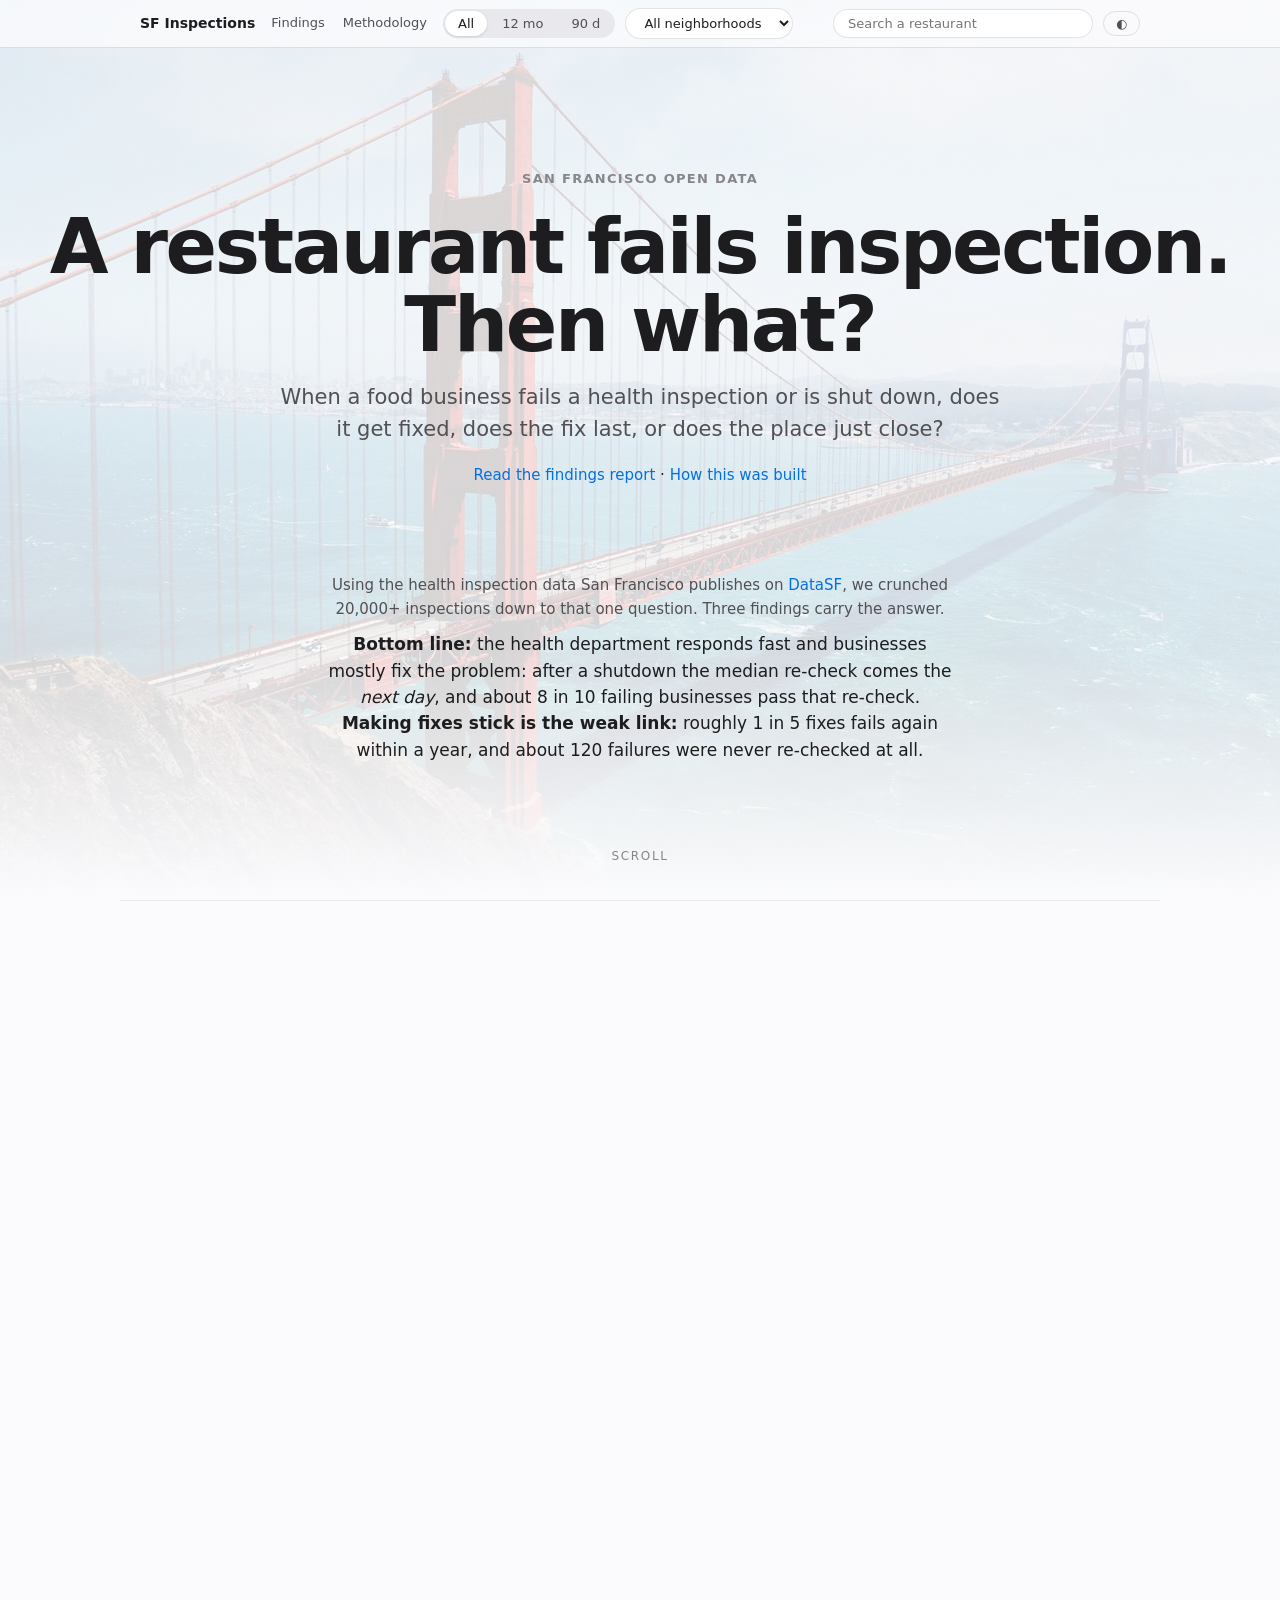
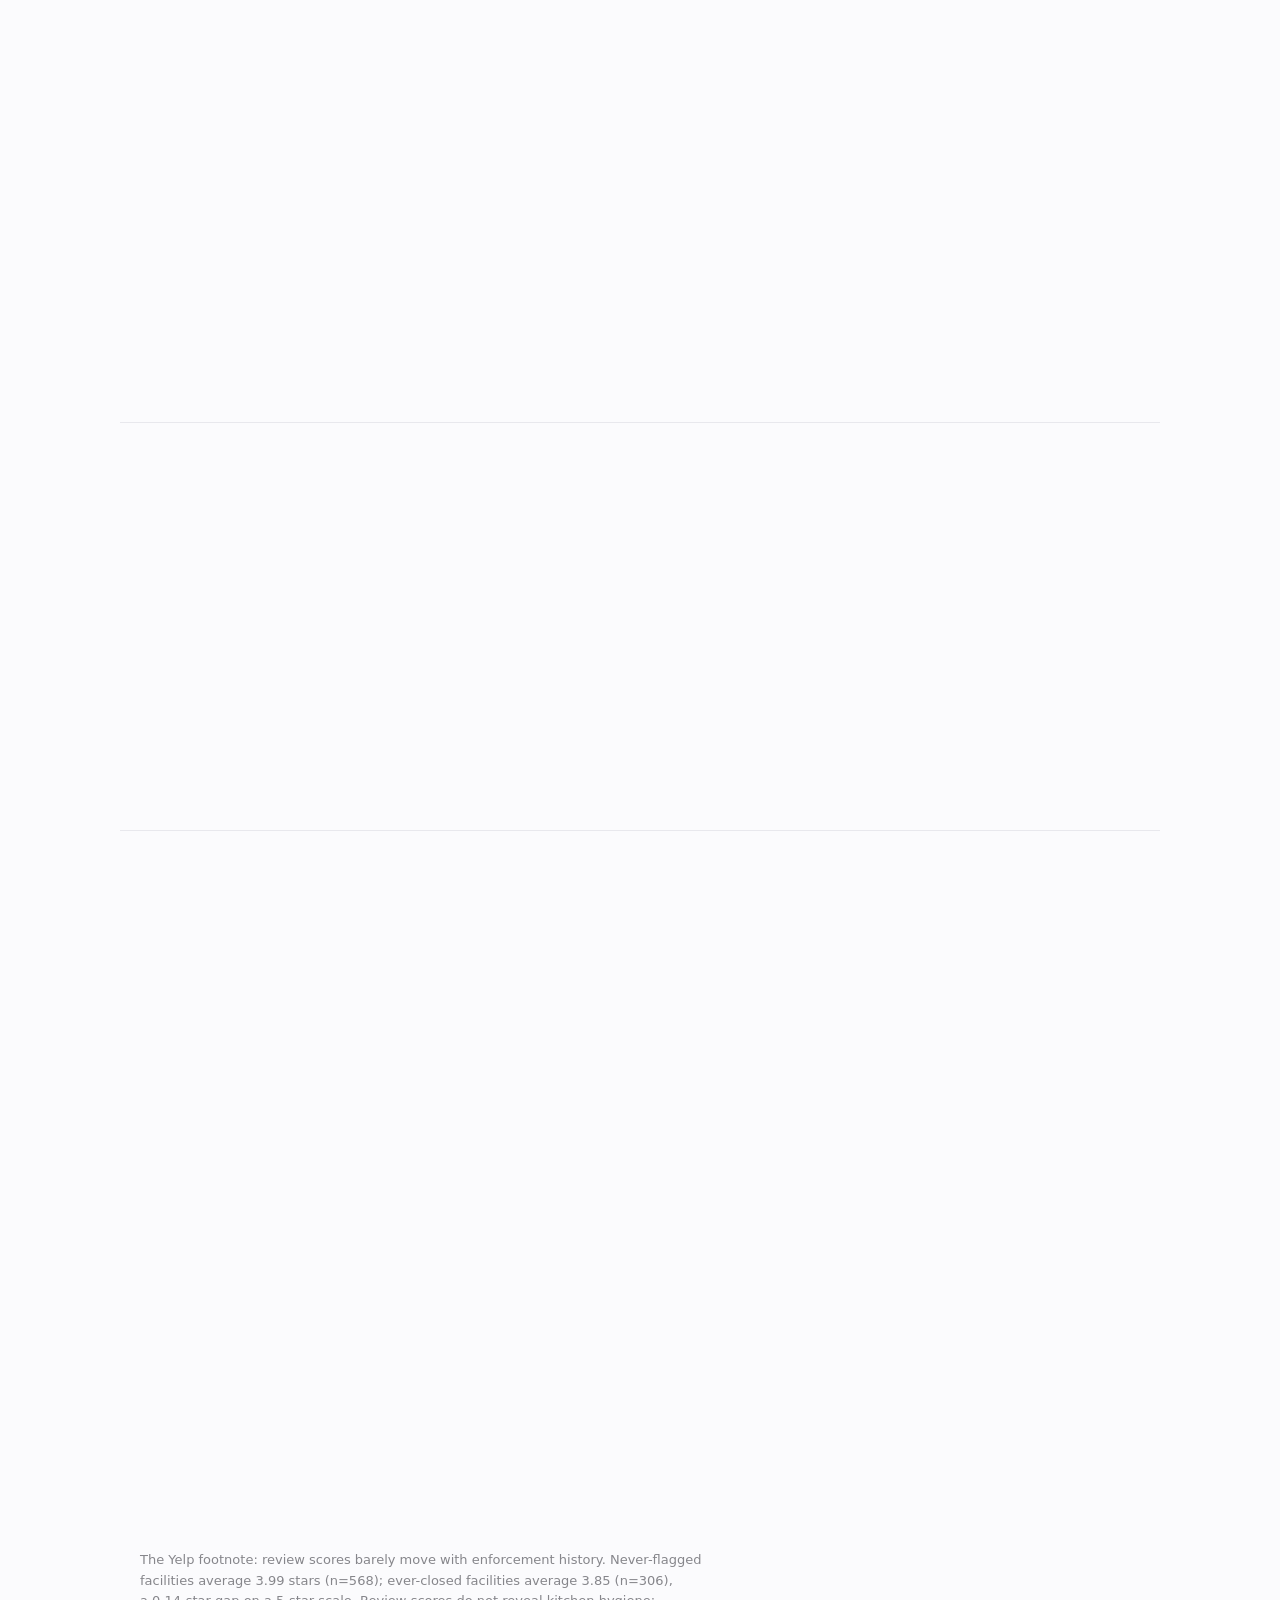
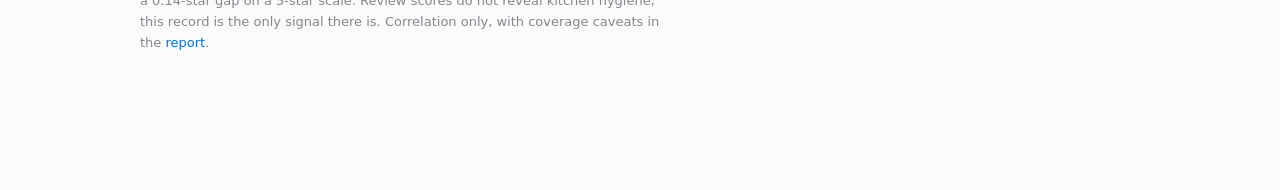
==== commit 018283e6: "Verdict names its actors: the health department re-checks, businesses fix 'The city responds fast' w" ====
--- a/site/index.html
+++ b/site/index.html
@@ -54,12 +54,12 @@
       <p class="hg-lede">Using the health inspection data San Francisco publishes
         on <a href="https://data.sfgov.org">DataSF</a>, we crunched 20,000+
         inspections down to that one question. Three findings carry the answer.</p>
-      <p class="hg-verdict"><strong>Bottom line:</strong> the city responds fast
-        and the first fix mostly works: after a shutdown the median re-check comes
-        the <em>next day</em>, and about 8 in 10 failures pass their re-check.
-        <strong>Making fixes stick is the weak link:</strong> roughly 1 in 5 fixes
-        fails again within a year, and about 120 failures were never re-checked
-        at all.</p>
+      <p class="hg-verdict"><strong>Bottom line:</strong> the health department
+        responds fast and businesses mostly fix the problem: after a shutdown the
+        median re-check comes the <em>next day</em>, and about 8 in 10 failing
+        businesses pass that re-check. <strong>Making fixes stick is the weak
+        link:</strong> roughly 1 in 5 fixes fails again within a year, and about
+        120 failures were never re-checked at all.</p>
     </div>
     <p class="scroll-cue" aria-hidden="true">Scroll</p>
   </section>
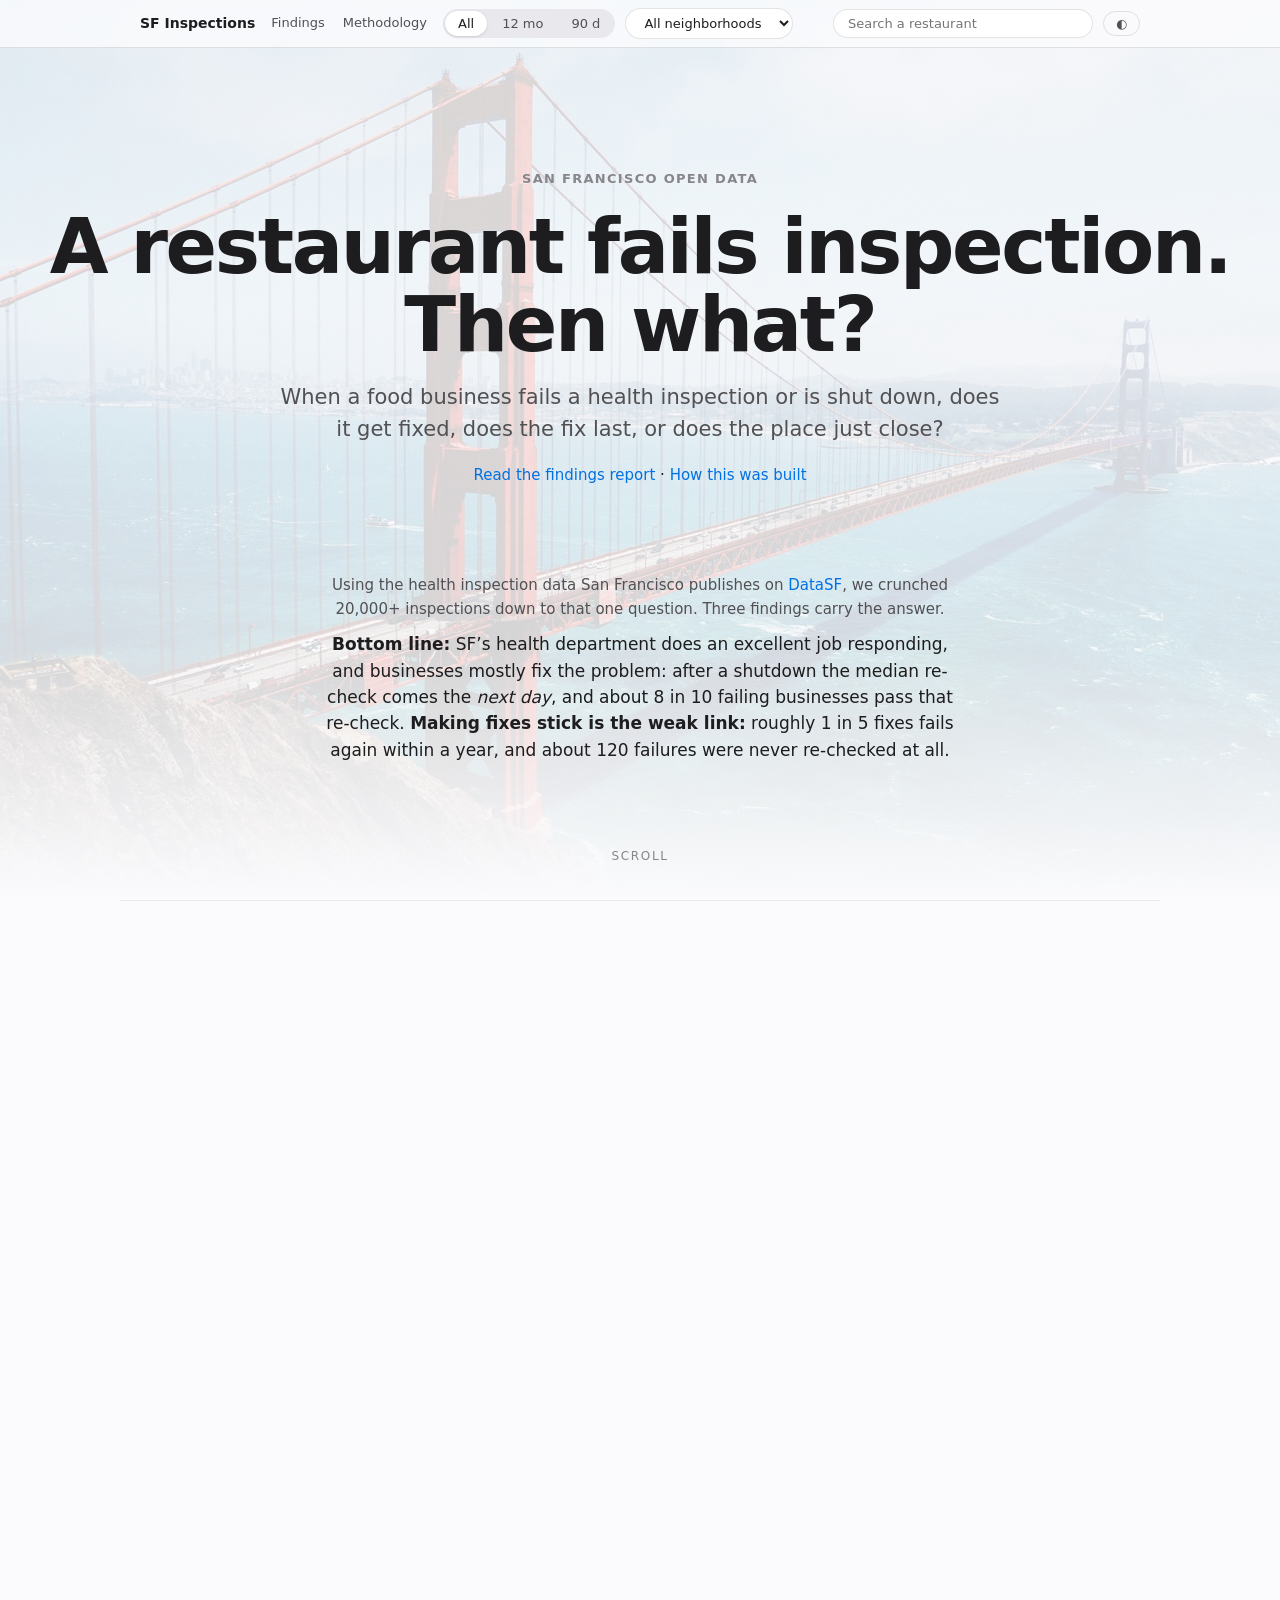
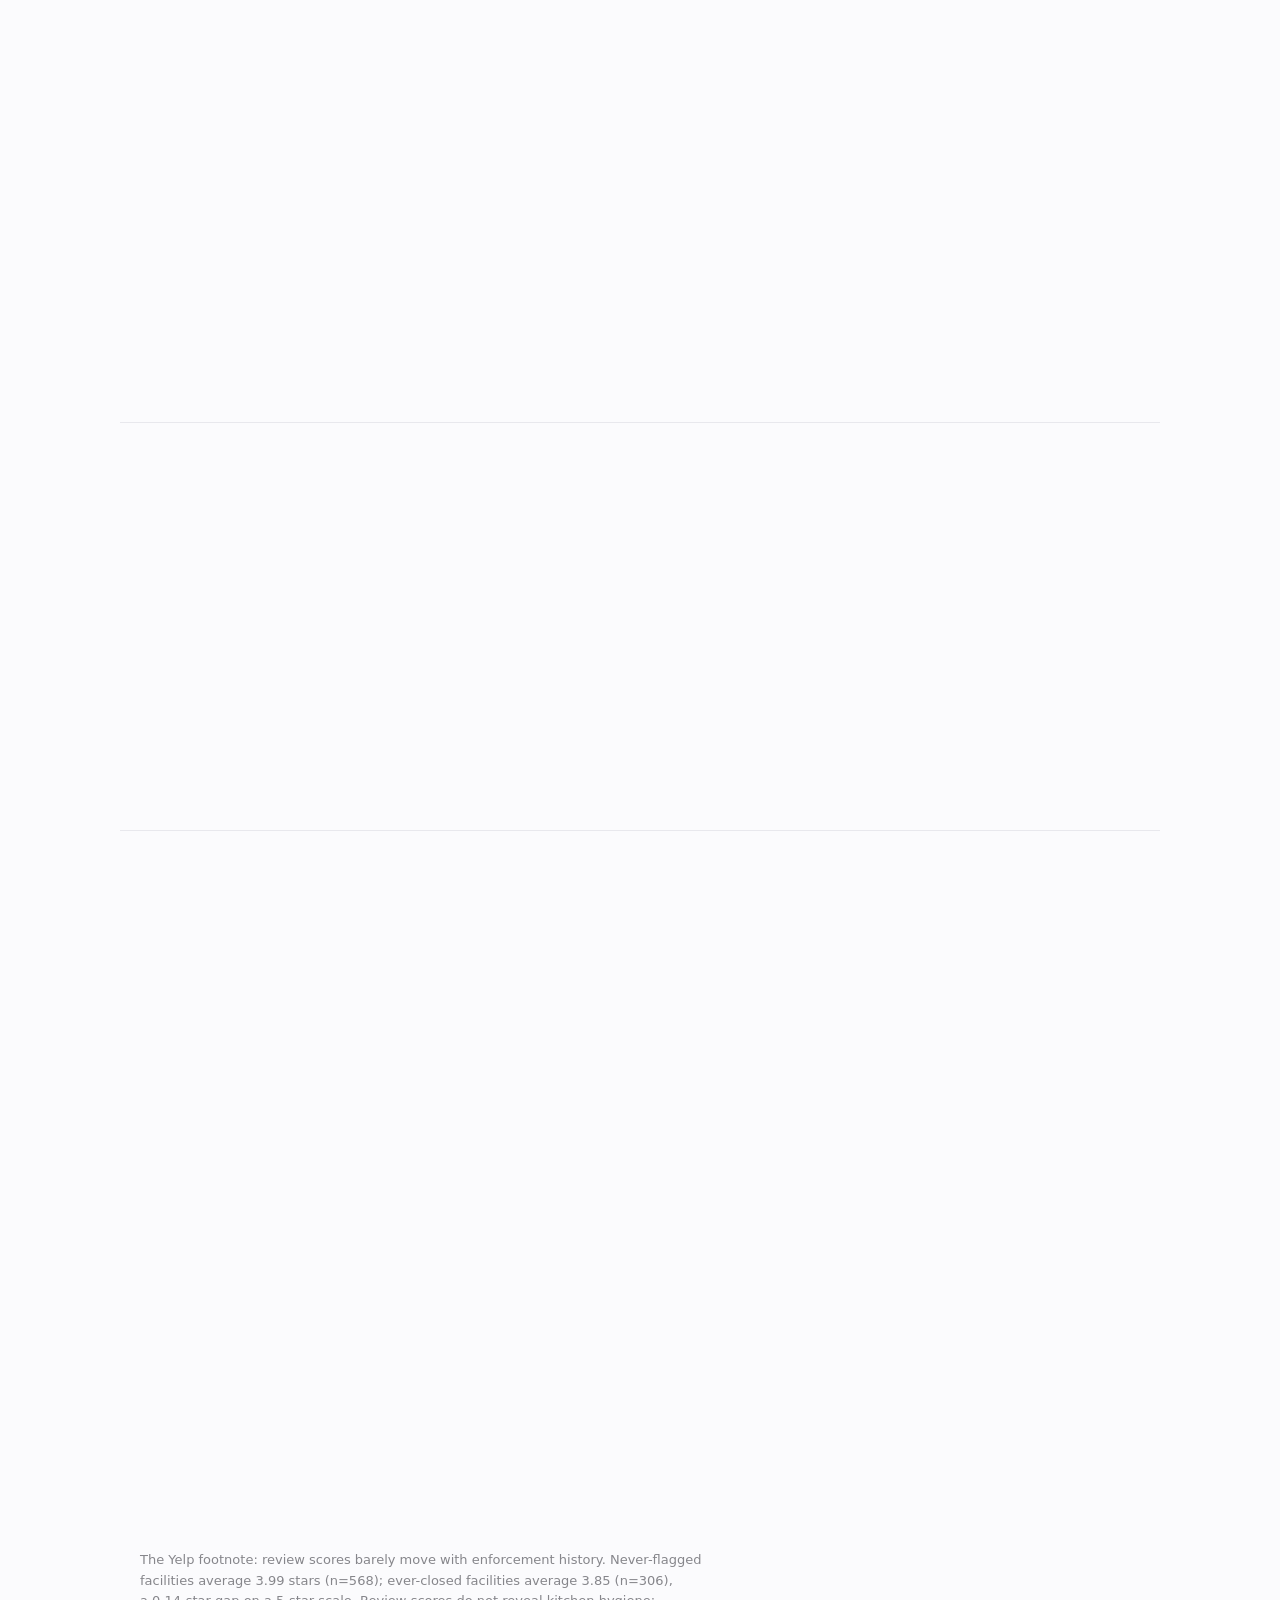
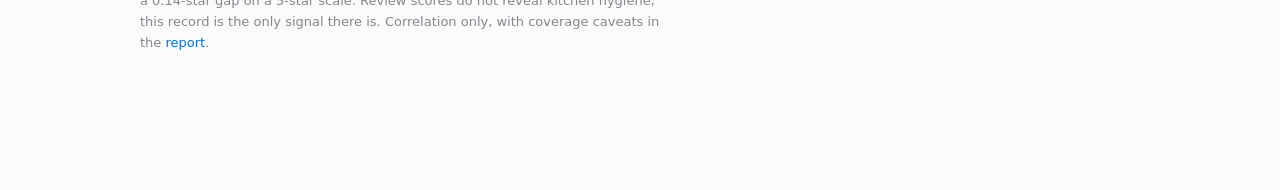
==== commit 2d354776: "Same-day visit order fixed end to end; duplicate-name permits tellable apart A facility closed and r" ====
--- a/site/index.html
+++ b/site/index.html
@@ -54,10 +54,10 @@
       <p class="hg-lede">Using the health inspection data San Francisco publishes
         on <a href="https://data.sfgov.org">DataSF</a>, we crunched 20,000+
         inspections down to that one question. Three findings carry the answer.</p>
-      <p class="hg-verdict"><strong>Bottom line:</strong> the health department
-        responds fast and businesses mostly fix the problem: after a shutdown the
-        median re-check comes the <em>next day</em>, and about 8 in 10 failing
-        businesses pass that re-check. <strong>Making fixes stick is the weak
+      <p class="hg-verdict"><strong>Bottom line:</strong> SF&rsquo;s health department
+        does an excellent job responding, and businesses mostly fix the problem: after
+        a shutdown the median re-check comes the <em>next day</em>, and about 8 in 10
+        failing businesses pass that re-check. <strong>Making fixes stick is the weak
         link:</strong> roughly 1 in 5 fixes fails again within a year, and about
         120 failures were never re-checked at all.</p>
     </div>
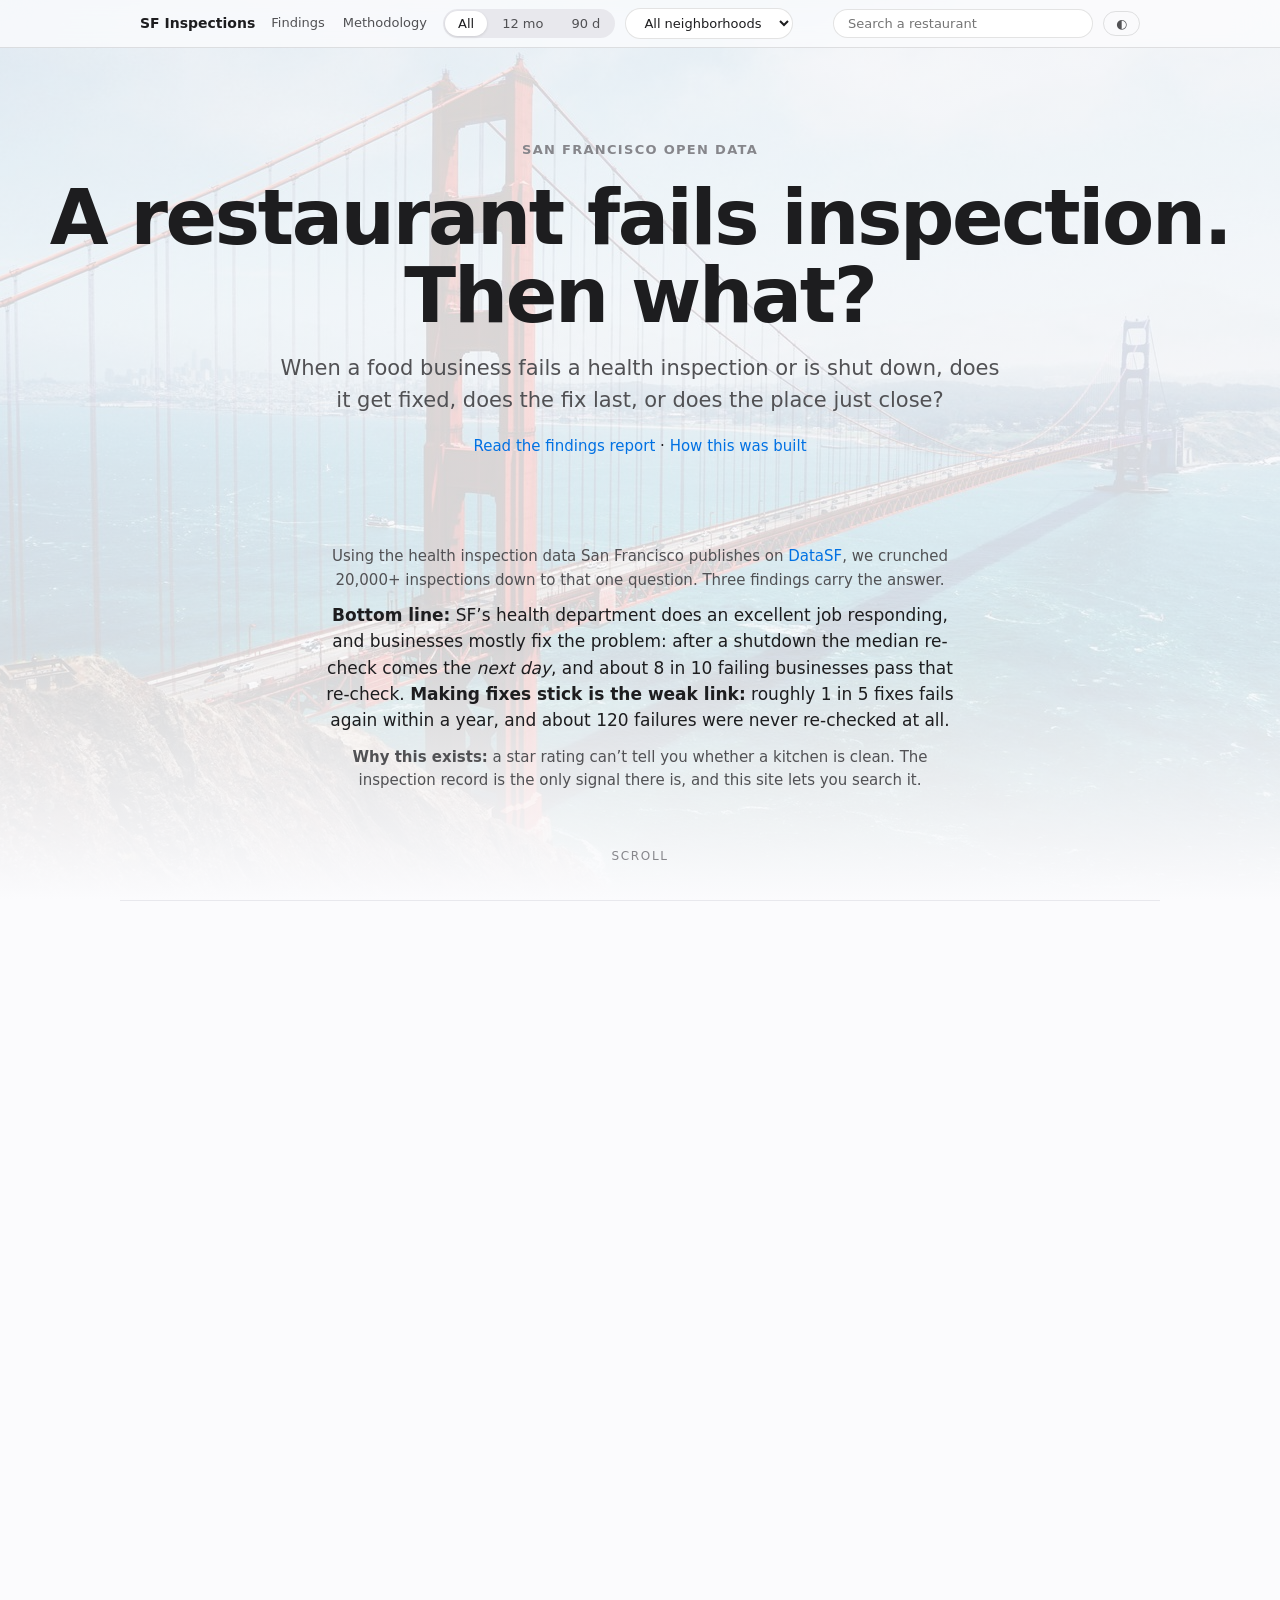
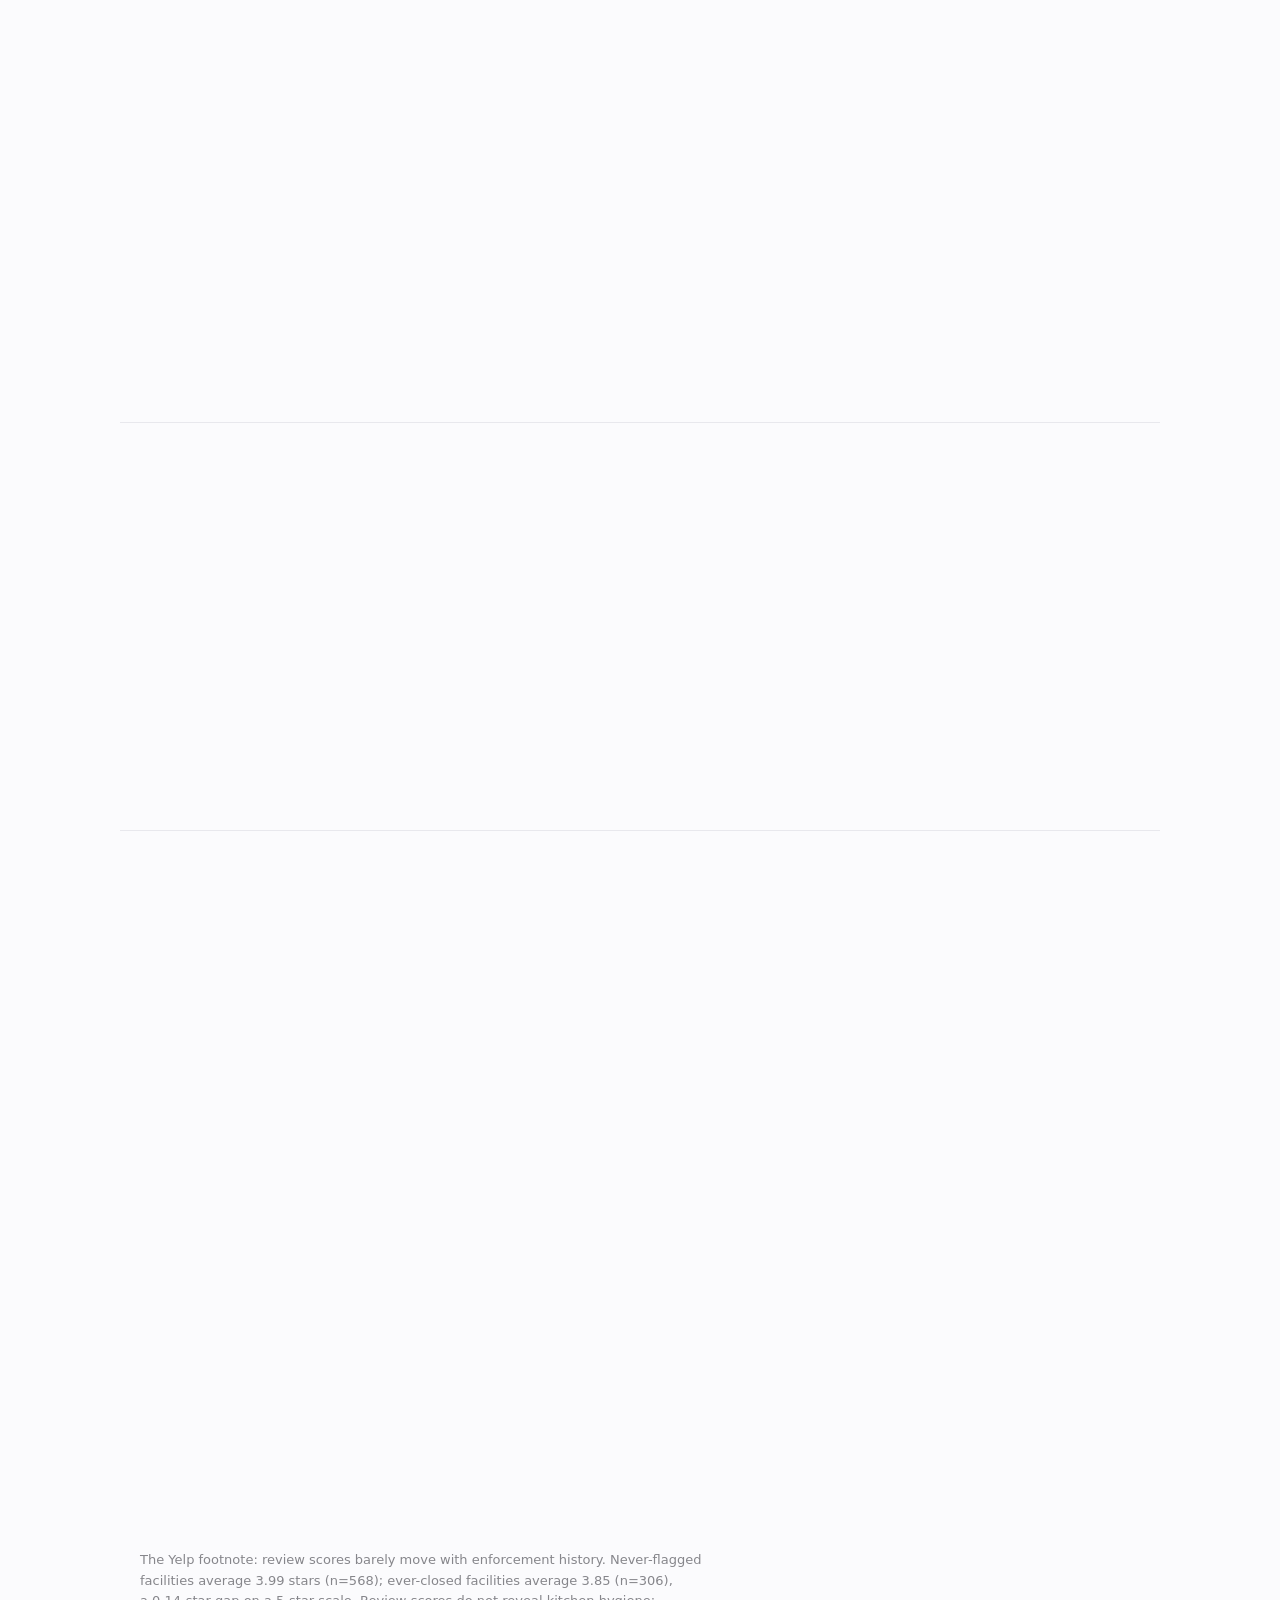
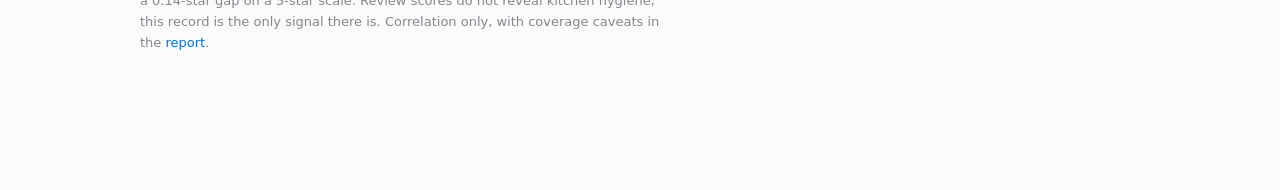
==== commit 39366171: "Hero carries the why in one line Under the verdict: a star rating can't tell you whether a kitchen i" ====
--- a/site/index.html
+++ b/site/index.html
@@ -60,6 +60,9 @@
         failing businesses pass that re-check. <strong>Making fixes stick is the weak
         link:</strong> roughly 1 in 5 fixes fails again within a year, and about
         120 failures were never re-checked at all.</p>
+      <p class="hg-why"><strong>Why this exists:</strong> a star rating can&rsquo;t tell
+        you whether a kitchen is clean. The inspection record is the only signal there
+        is, and this site lets you search it.</p>
     </div>
     <p class="scroll-cue" aria-hidden="true">Scroll</p>
   </section>
--- a/site/style.css
+++ b/site/style.css
@@ -173,6 +173,7 @@
 .hero-glance { max-width: 62ch; margin: 42px auto 0; }
 .hg-lede { font-size: 15px; line-height: 1.6; color: var(--text-secondary); margin: 0 0 10px; text-wrap: pretty; }
 .hg-verdict { font-size: 17px; line-height: 1.55; margin: 0; text-wrap: pretty; }
+.hg-why { font-size: 15px; line-height: 1.55; color: var(--text-secondary); margin: 12px 0 0; text-wrap: pretty; }
 .scroll-cue { position: absolute; bottom: 22px; left: 50%; transform: translateX(-50%); font-size: 12px; letter-spacing: 0.14em; text-transform: uppercase; color: var(--muted); animation: cue 2.2s ease-in-out infinite; }
 @keyframes cue { 0%,100% { transform: translate(-50%, 0); opacity: 0.55; } 50% { transform: translate(-50%, 6px); opacity: 1; } }
 @media (prefers-reduced-motion: reduce) { .scroll-cue { animation: none; } }
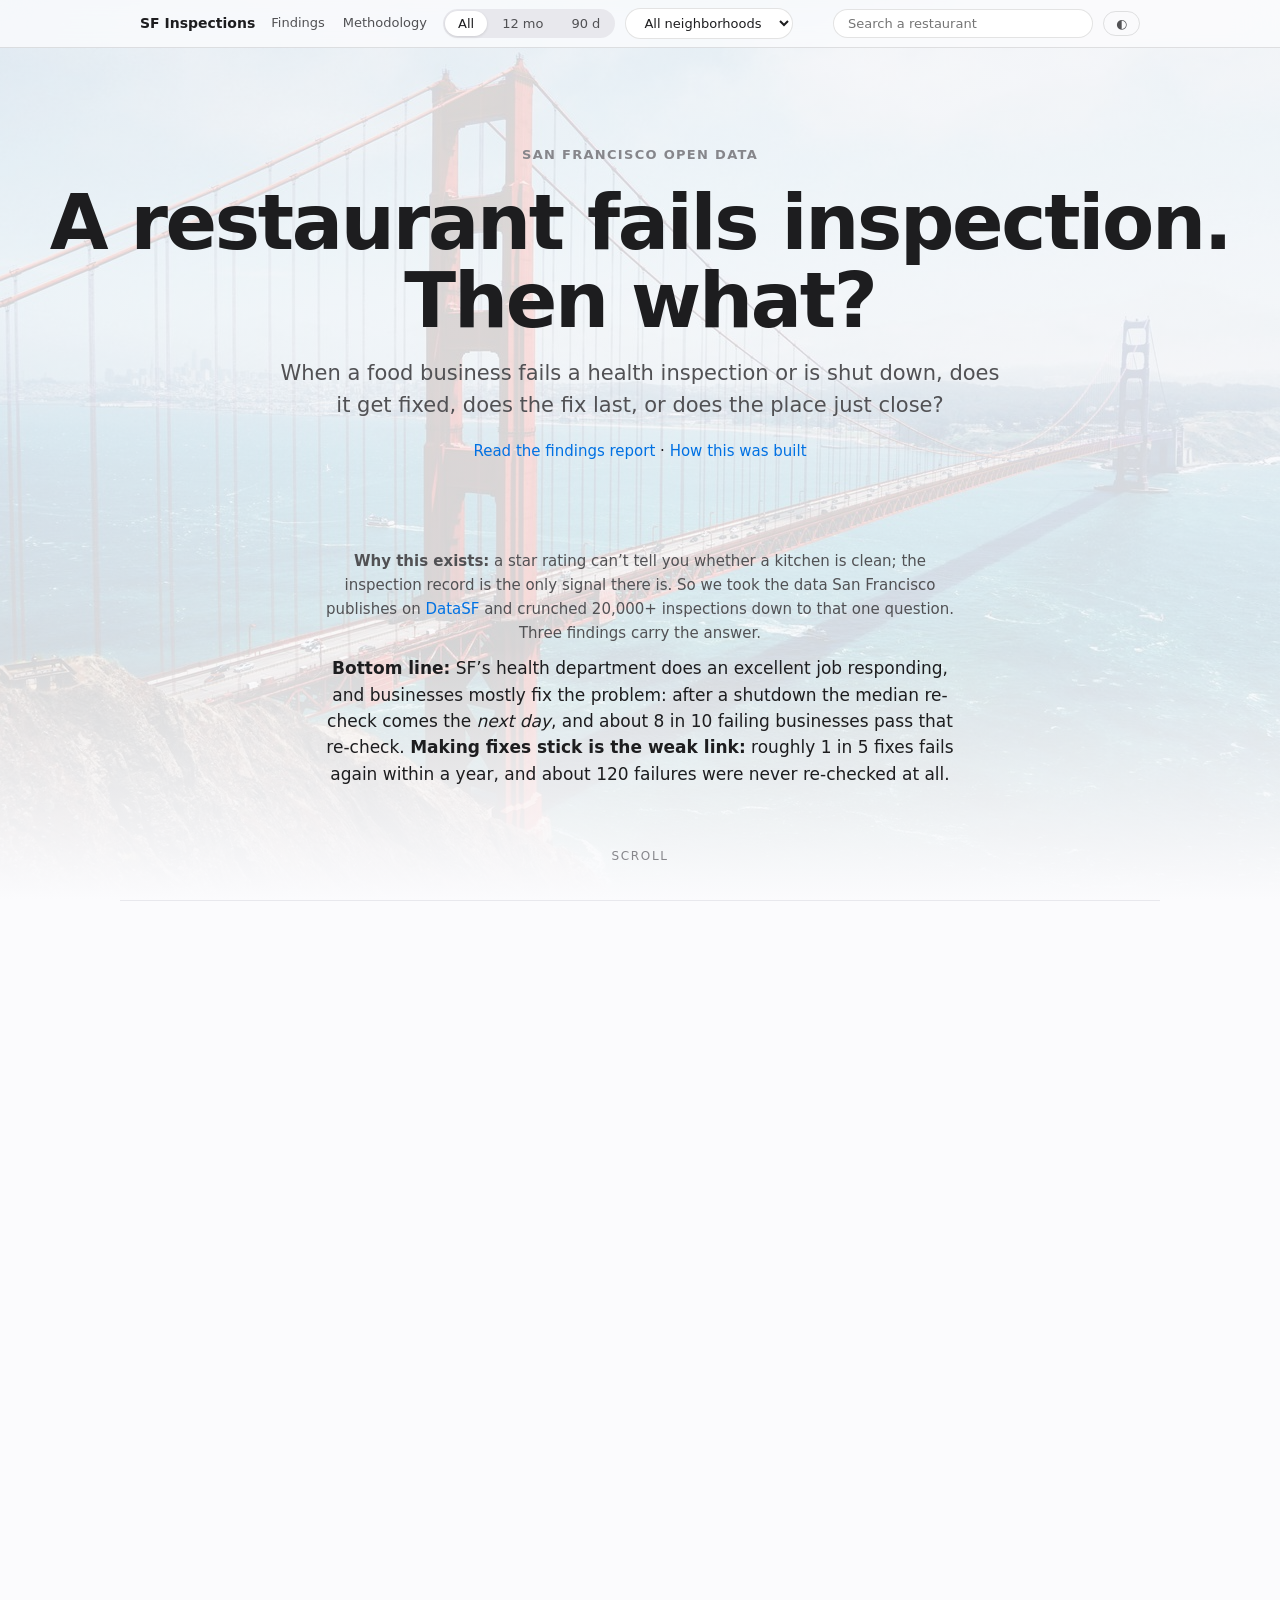
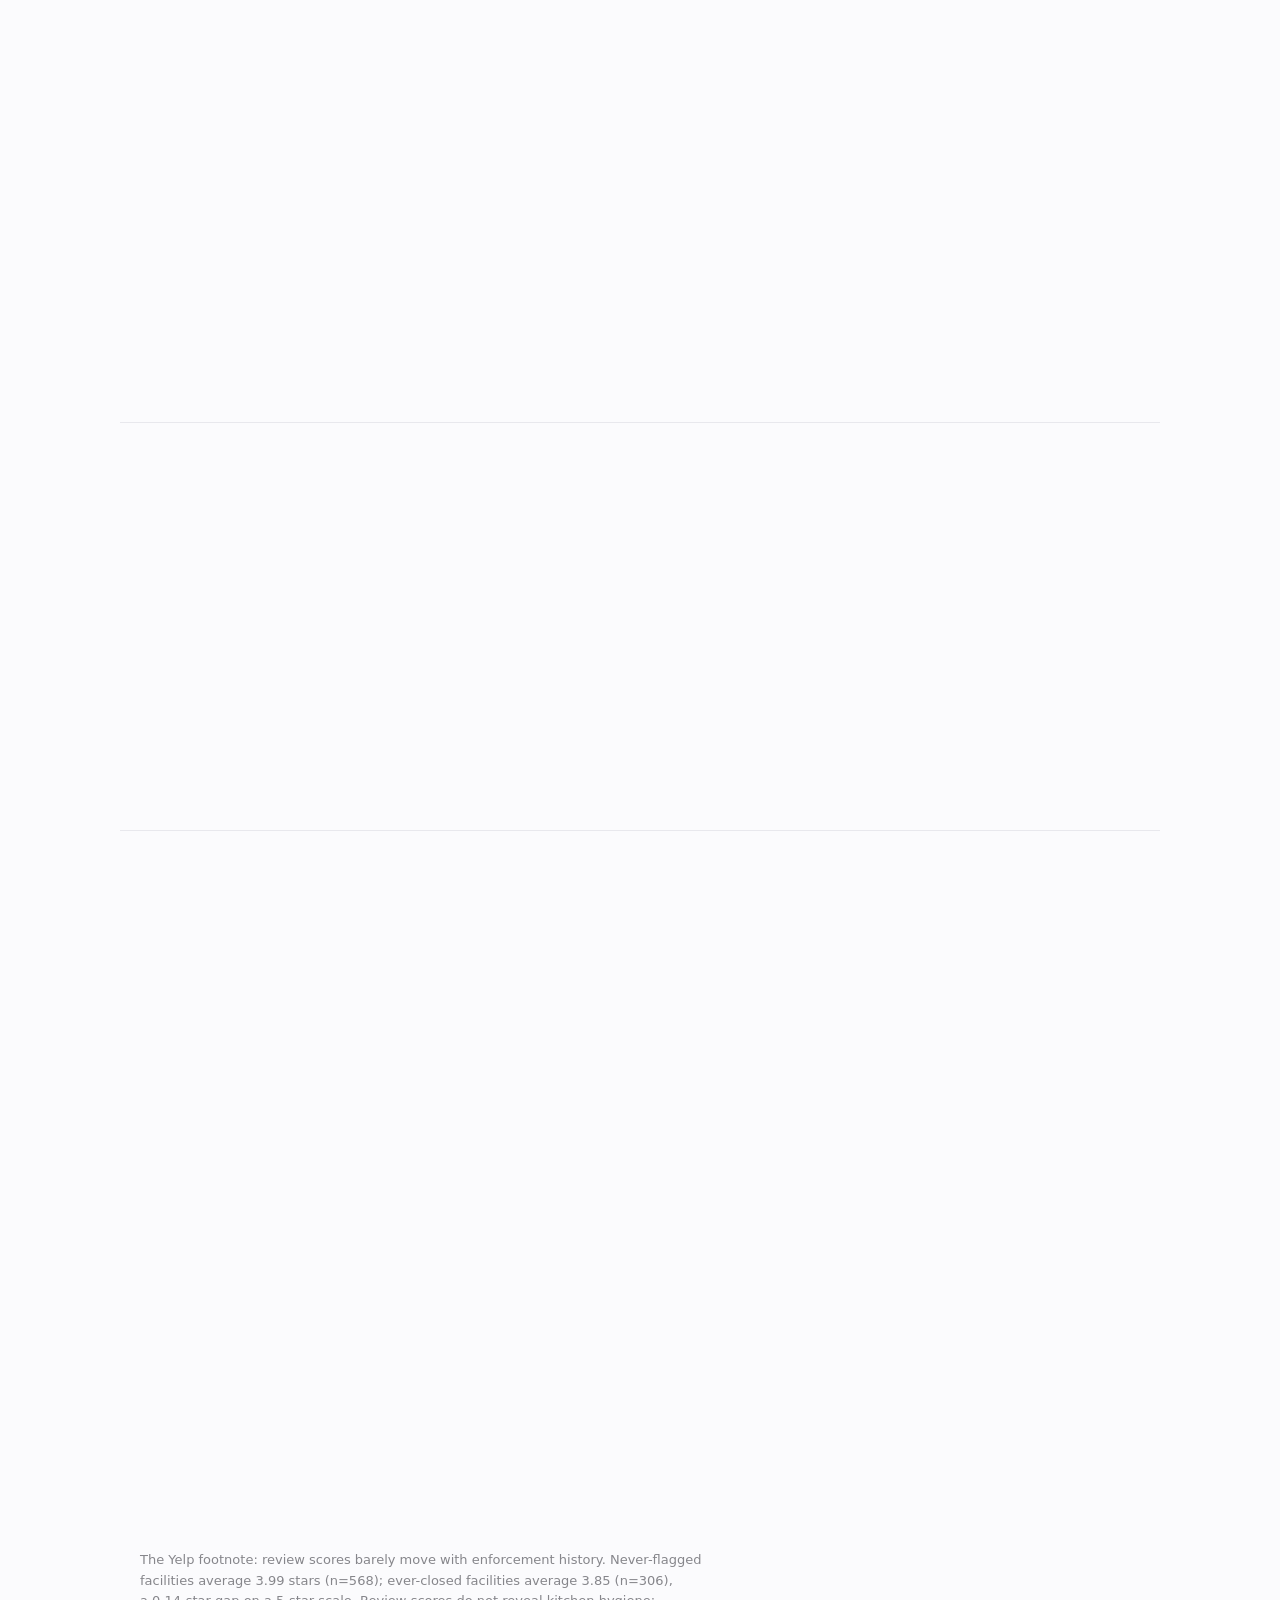
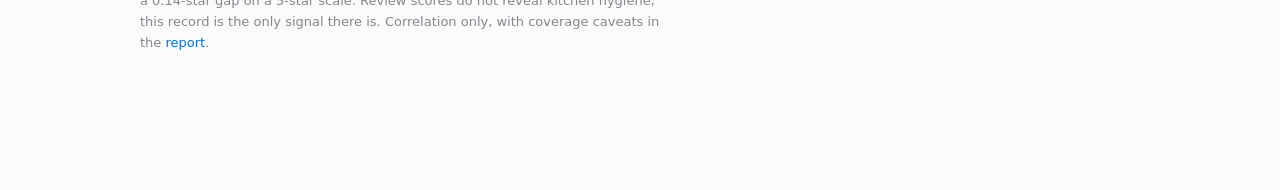
==== commit da4cd289: "Merge the DataSF lede and the why into one statement Two separate meta-paragraphs (what we did, why " ====
--- a/site/index.html
+++ b/site/index.html
@@ -51,18 +51,17 @@
     <p class="hero-links"><a href="/report">Read the findings report</a> &middot; <a href="/methodology">How this was built</a></p>
     <div class="kpi-row" id="kpi-row" aria-label="Key figures"></div>
     <div class="hero-glance">
-      <p class="hg-lede">Using the health inspection data San Francisco publishes
-        on <a href="https://data.sfgov.org">DataSF</a>, we crunched 20,000+
-        inspections down to that one question. Three findings carry the answer.</p>
+      <p class="hg-lede"><strong>Why this exists:</strong> a star rating can&rsquo;t
+        tell you whether a kitchen is clean; the inspection record is the only signal
+        there is. So we took the data San Francisco publishes on
+        <a href="https://data.sfgov.org">DataSF</a> and crunched 20,000+ inspections
+        down to that one question. Three findings carry the answer.</p>
       <p class="hg-verdict"><strong>Bottom line:</strong> SF&rsquo;s health department
         does an excellent job responding, and businesses mostly fix the problem: after
         a shutdown the median re-check comes the <em>next day</em>, and about 8 in 10
         failing businesses pass that re-check. <strong>Making fixes stick is the weak
         link:</strong> roughly 1 in 5 fixes fails again within a year, and about
         120 failures were never re-checked at all.</p>
-      <p class="hg-why"><strong>Why this exists:</strong> a star rating can&rsquo;t tell
-        you whether a kitchen is clean. The inspection record is the only signal there
-        is, and this site lets you search it.</p>
     </div>
     <p class="scroll-cue" aria-hidden="true">Scroll</p>
   </section>
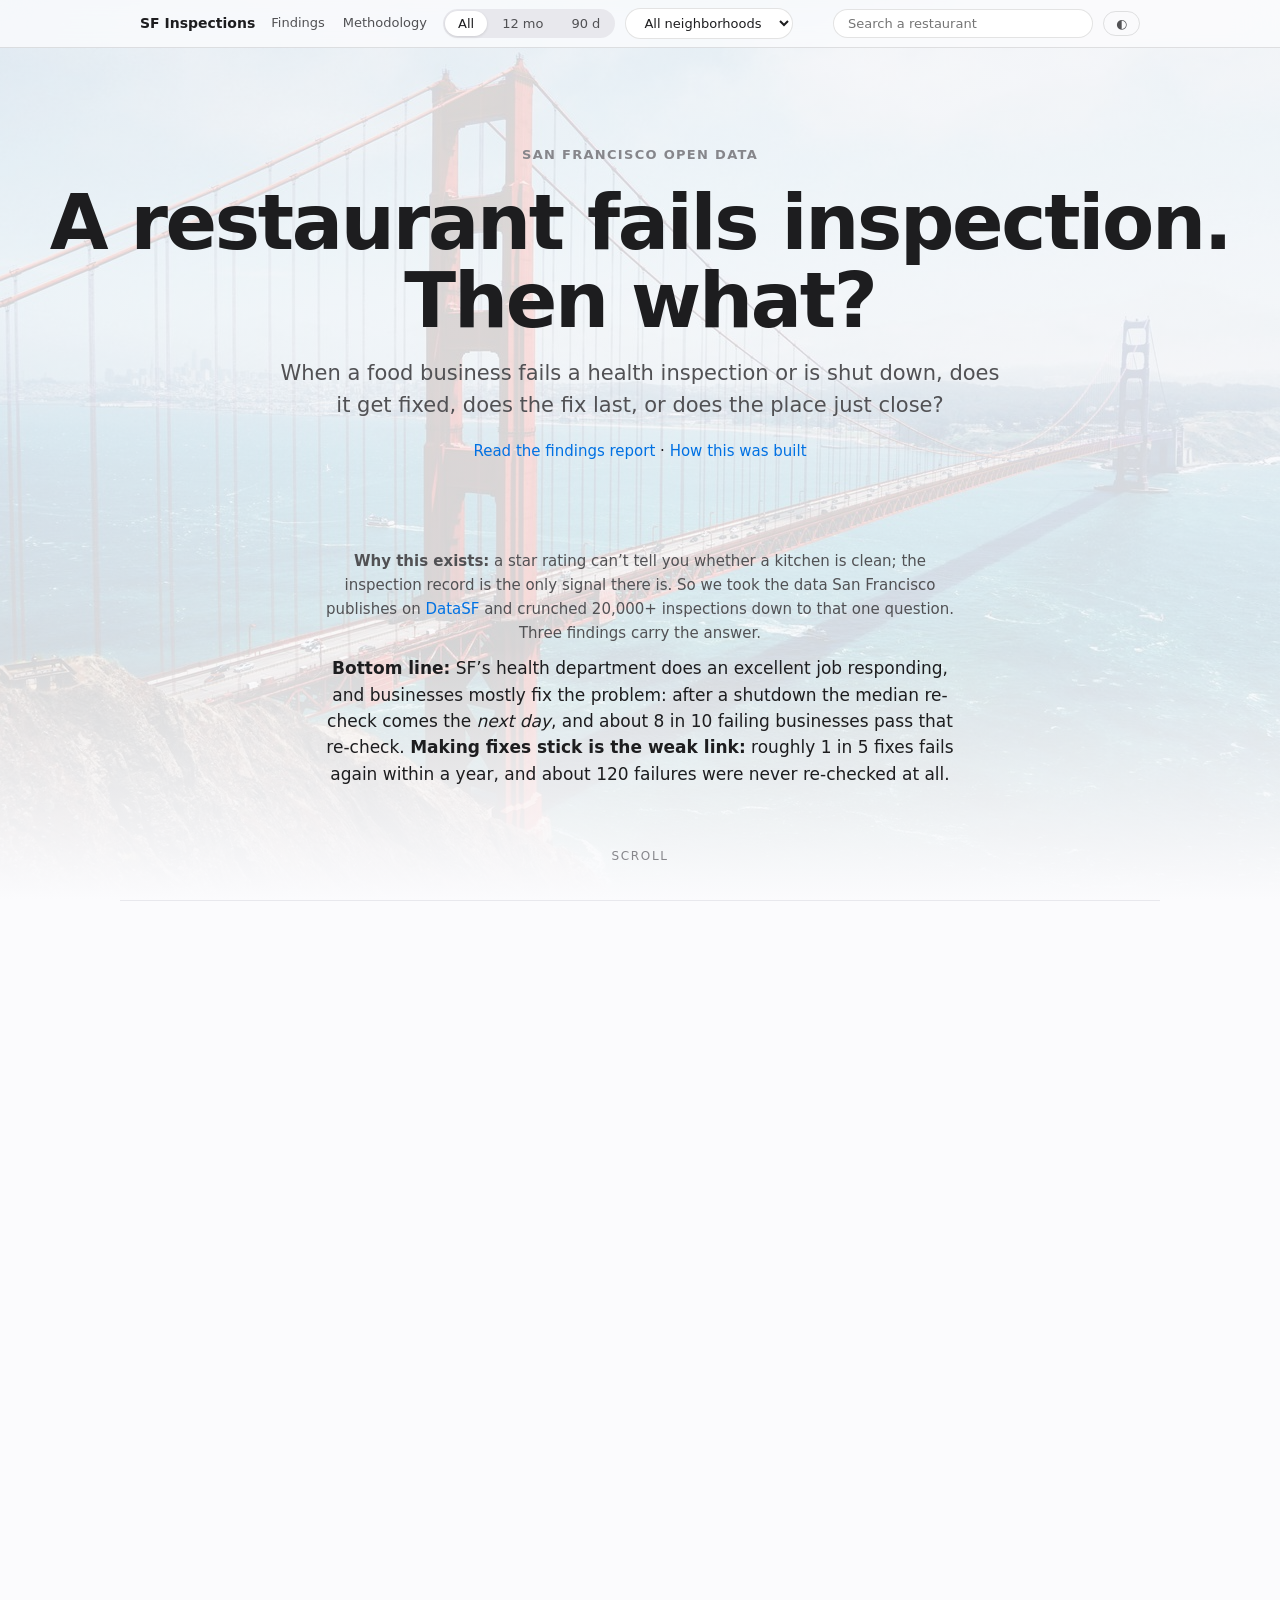
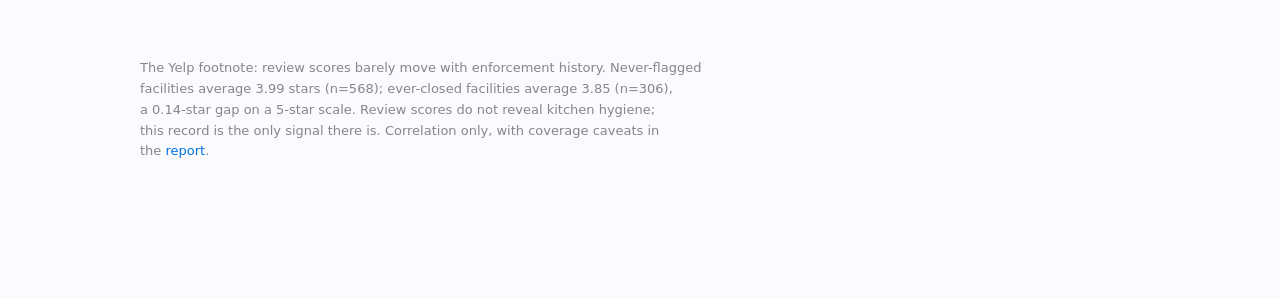
==== commit ef1200ee: "Post-ship round: shareable facility links, follow-up queue, failure alerts, analytics - Shareable re" ====
--- a/site/index.html
+++ b/site/index.html
@@ -159,6 +159,14 @@
       <p class="tk" id="tk-funnel"></p>
       <div class="table-view" hidden></div>
     </figure>
+    <details class="collap viz" id="followup">
+      <summary id="fq-summary">The follow-up queue</summary>
+      <p class="note">Every failure below is more than 90 days old with no re-check
+      in the record. An unknown outcome is not a good one: registry cross-checks
+      show at least 13 of these closed for good, but most are, by every available
+      record, still open. Click a row for the facility&rsquo;s full history.</p>
+      <ol class="fq-list" id="fq-list"></ol>
+    </details>
   </section>
 
   <section class="scene" id="s-hoods" data-nav="Where it clusters">
@@ -246,5 +254,6 @@
 <div id="tooltip" class="tooltip" hidden></div>
 <script src="hoods_geo.js"></script>
 <script src="app.js"></script>
+<script defer src="/_vercel/insights/script.js"></script>
 </body>
 </html>
--- a/site/style.css
+++ b/site/style.css
@@ -238,6 +238,18 @@
 .fact-lab { display: block; font-size: 14.5px; color: var(--muted); line-height: 1.4; margin-top: 2px; }
 .factband-foot { font-size: 15px; line-height: 1.6; color: var(--text-secondary); margin: 0; max-width: 80ch; text-wrap: pretty; }
 @media (max-width: 720px) { .factrow { grid-template-columns: repeat(2, minmax(0, 1fr)); } }
+
+/* follow-up queue: failures 90+ days old with no re-check */
+#followup { max-width: 860px; margin-top: 26px; }
+.fq-list { list-style: none; margin: 10px 0 0; padding: 0; max-height: 420px; overflow-y: auto; }
+.fq-list button {
+  display: flex; align-items: baseline; gap: 12px; width: 100%; text-align: left;
+  background: none; border: 0; border-bottom: 1px solid var(--grid); cursor: pointer;
+  padding: 8px 4px; font-family: var(--sans); font-size: 14px; color: var(--text-primary);
+}
+.fq-list button:hover { background: var(--surface-1); }
+.fq-name { font-weight: 600; }
+.fq-meta { color: var(--muted); font-size: 13px; margin-left: auto; text-align: right; font-variant-numeric: tabular-nums; }
 
 /* in-scene lookup: search bar + browse list */
 .lookup-search { width: 100%; max-width: 440px; padding: 10px 18px; font-size: 15px; margin-bottom: 16px; }
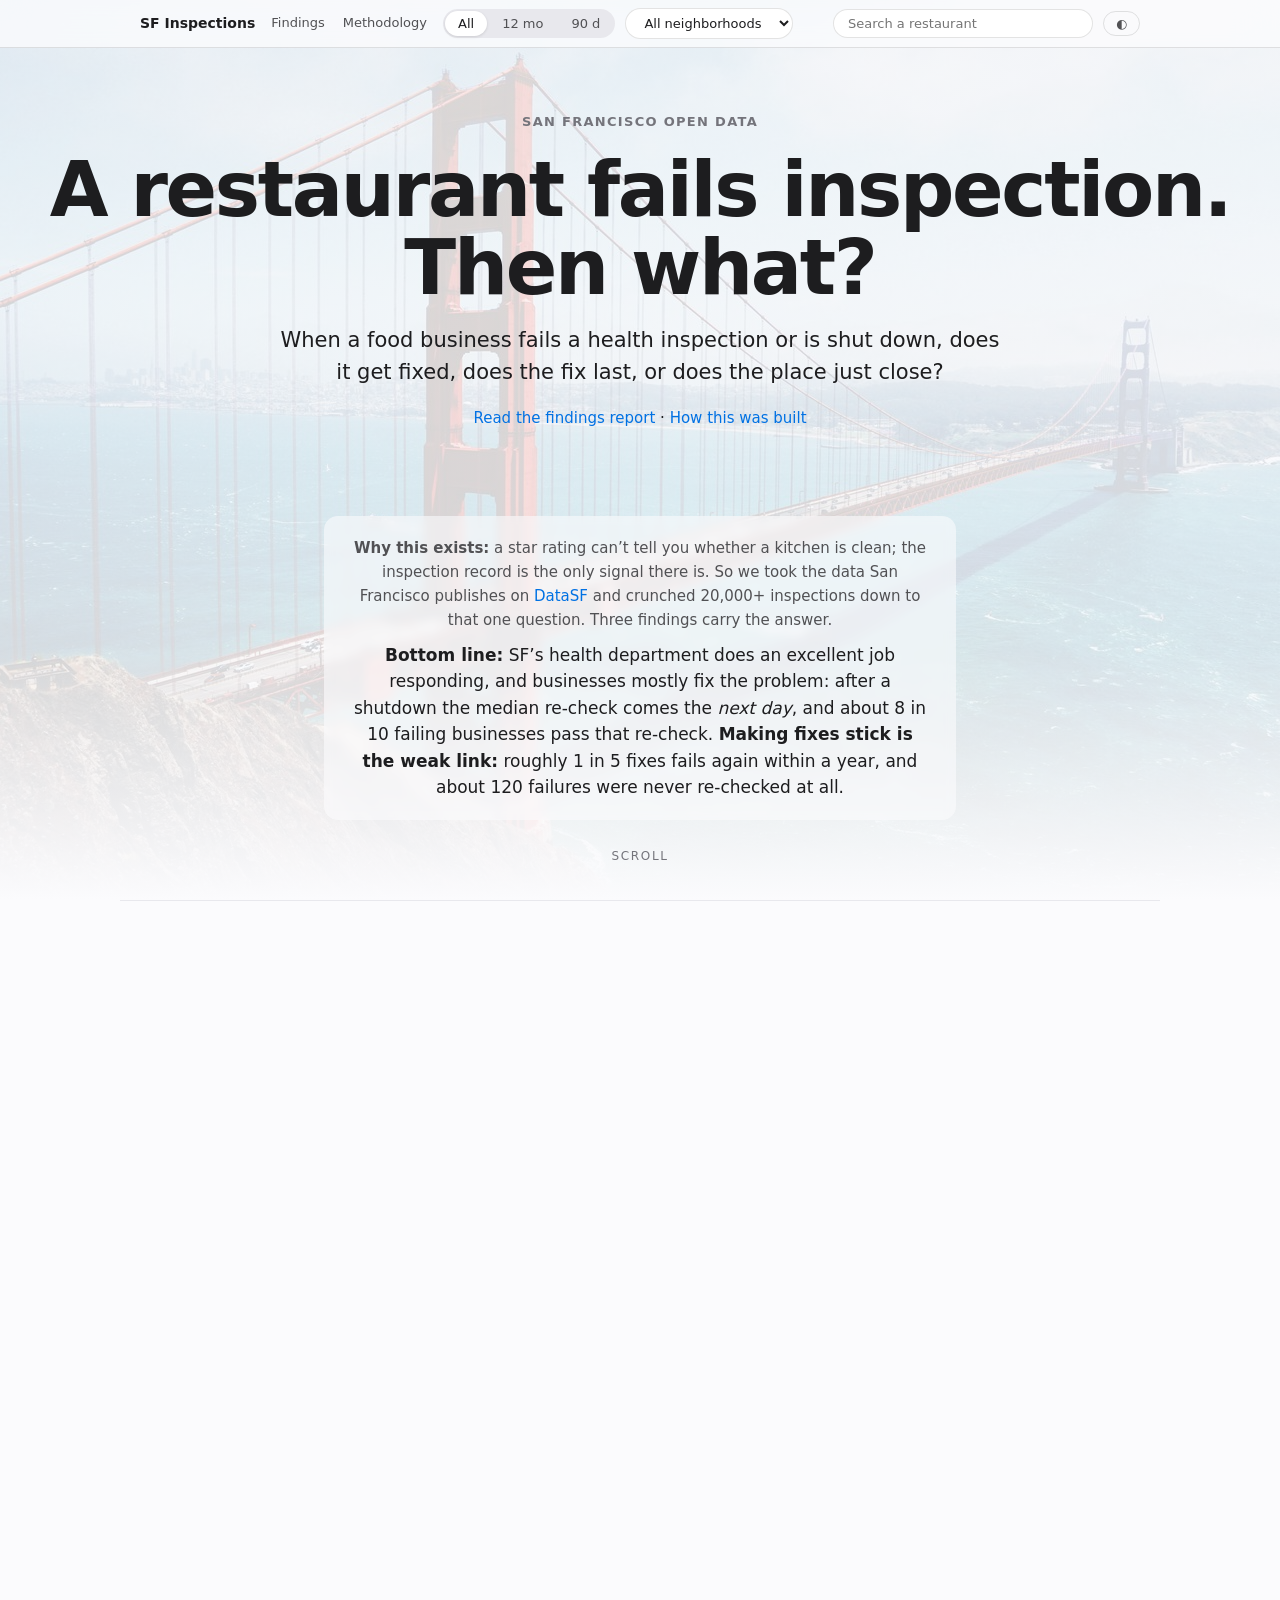
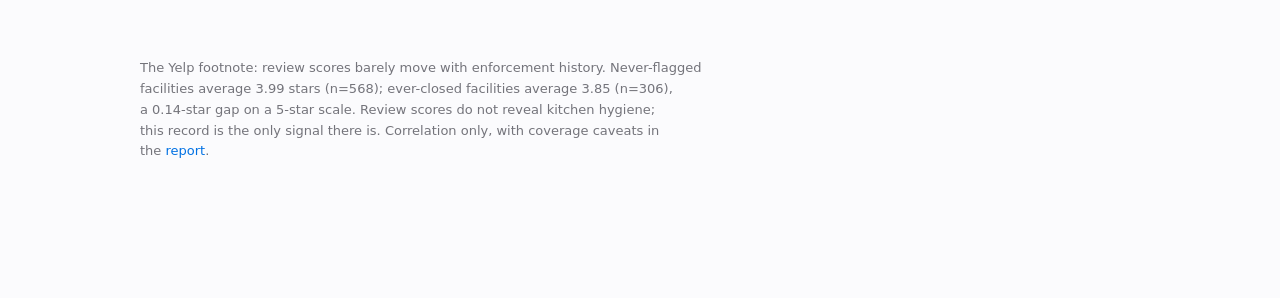
==== commit 2acaf304: "Mobile round: top-bar clearance, hero text scrim, brighter greys, uppercase names Reader feedback fr" ====
--- a/site/index.html
+++ b/site/index.html
@@ -211,7 +211,7 @@
   <section class="scene foot-scene" id="caveats" data-nav="Fine print">
     <div class="scene-head">
       <p class="eyebrow">Before you quote these numbers</p>
-      <h2>The fine print</h2>
+      <h2>The Fine Print</h2>
     </div>
     <details class="collap caveats-collap" open>
       <summary>Caveats</summary>
--- a/site/style.css
+++ b/site/style.css
@@ -4,7 +4,7 @@
 :root {
   color-scheme: light;
   --page:#fbfbfd; --surface-1:#ffffff;
-  --text-primary:#1d1d1f; --text-secondary:#515154; --muted:#86868b;
+  --text-primary:#1d1d1f; --text-secondary:#515154; --muted:#74747b;
   --grid:#e8e8ed; --baseline:#d2d2d7; --border:rgba(29,29,31,0.12);
   --series-1:#0071e3;
   --status-warning:#dd9500; --status-critical:#c53a1a; --status-good:#00795a;
@@ -17,7 +17,7 @@
 :root[data-theme="dark"], :root[data-theme="auto-dark"] {
   color-scheme: dark;
   --page:#000000; --surface-1:#161617;
-  --text-primary:#f5f5f7; --text-secondary:#b8b8bd; --muted:#86868b;
+  --text-primary:#f5f5f7; --text-secondary:#c6c6cc; --muted:#9c9ca3;
   --grid:#26262a; --baseline:#424245; --border:rgba(245,245,247,0.16);
   --series-1:#2997ff;
   --status-warning:#ecb54a; --status-critical:#f07a55; --status-good:#2fbb8c;
@@ -170,7 +170,14 @@
 h1 { font-size: clamp(40px, 7.5vw, 76px); font-weight: 700; letter-spacing: -0.03em; line-height: 1.03; margin: 0 0 18px; text-wrap: balance; }
 .dek { font-size: clamp(17px, 2.2vw, 21px); line-height: 1.5; color: var(--text-secondary); margin: 0 auto 18px; max-width: 54ch; text-wrap: pretty; }
 .hero-links { font-size: 15px; margin: 0 0 44px; }
-.hero-glance { max-width: 62ch; margin: 42px auto 0; }
+/* a soft scrim keeps the grey copy readable over the photo */
+.hero-glance {
+  max-width: 62ch; margin: 42px auto 0;
+  background: color-mix(in srgb, var(--page) 58%, transparent);
+  border-radius: 14px; padding: 20px 26px;
+  backdrop-filter: blur(5px); -webkit-backdrop-filter: blur(5px);
+}
+.hero .dek { color: var(--text-primary); }
 .hg-lede { font-size: 15px; line-height: 1.6; color: var(--text-secondary); margin: 0 0 10px; text-wrap: pretty; }
 .hg-verdict { font-size: 17px; line-height: 1.55; margin: 0; text-wrap: pretty; }
 .hg-why { font-size: 15px; line-height: 1.55; color: var(--text-secondary); margin: 12px 0 0; text-wrap: pretty; }
@@ -254,6 +261,9 @@
 /* in-scene lookup: search bar + browse list */
 .lookup-search { width: 100%; max-width: 440px; padding: 10px 18px; font-size: 15px; margin-bottom: 16px; }
 .browse-head { font-size: 13px; margin: 4px 0 10px; }
+/* DPH names arrive in mixed case (MOLLIE STONES vs Golden Boy Pizza);
+   display uppercase everywhere so lists read consistently */
+#search-results button > span:first-child, .fq-name, .facility-detail h3 { text-transform: uppercase; }
 
 /* clickable violation details in facility history */
 .viol-toggle {
@@ -409,7 +419,11 @@
   .topbar-in { flex-wrap: wrap; padding: 8px 12px; gap: 8px; }
   .brand { display: none; }
   .topbar-in input[type="search"] { flex: 1 1 100%; max-width: none; order: 3; }
-  .scene { padding-top: 118px; }
+  /* the wrapped top bar stands ~3 rows tall on phones; scenes clear it,
+     and the hero flows from the top instead of centering under it */
+  .scene { padding-top: 190px; }
+  .hero { min-height: auto; justify-content: flex-start; padding-bottom: 56px; }
+  .scroll-cue { display: none; }
   .dots { display: none; }
   .kpi-row { gap: 14px 28px; }
   .tile { min-width: 100px; }
